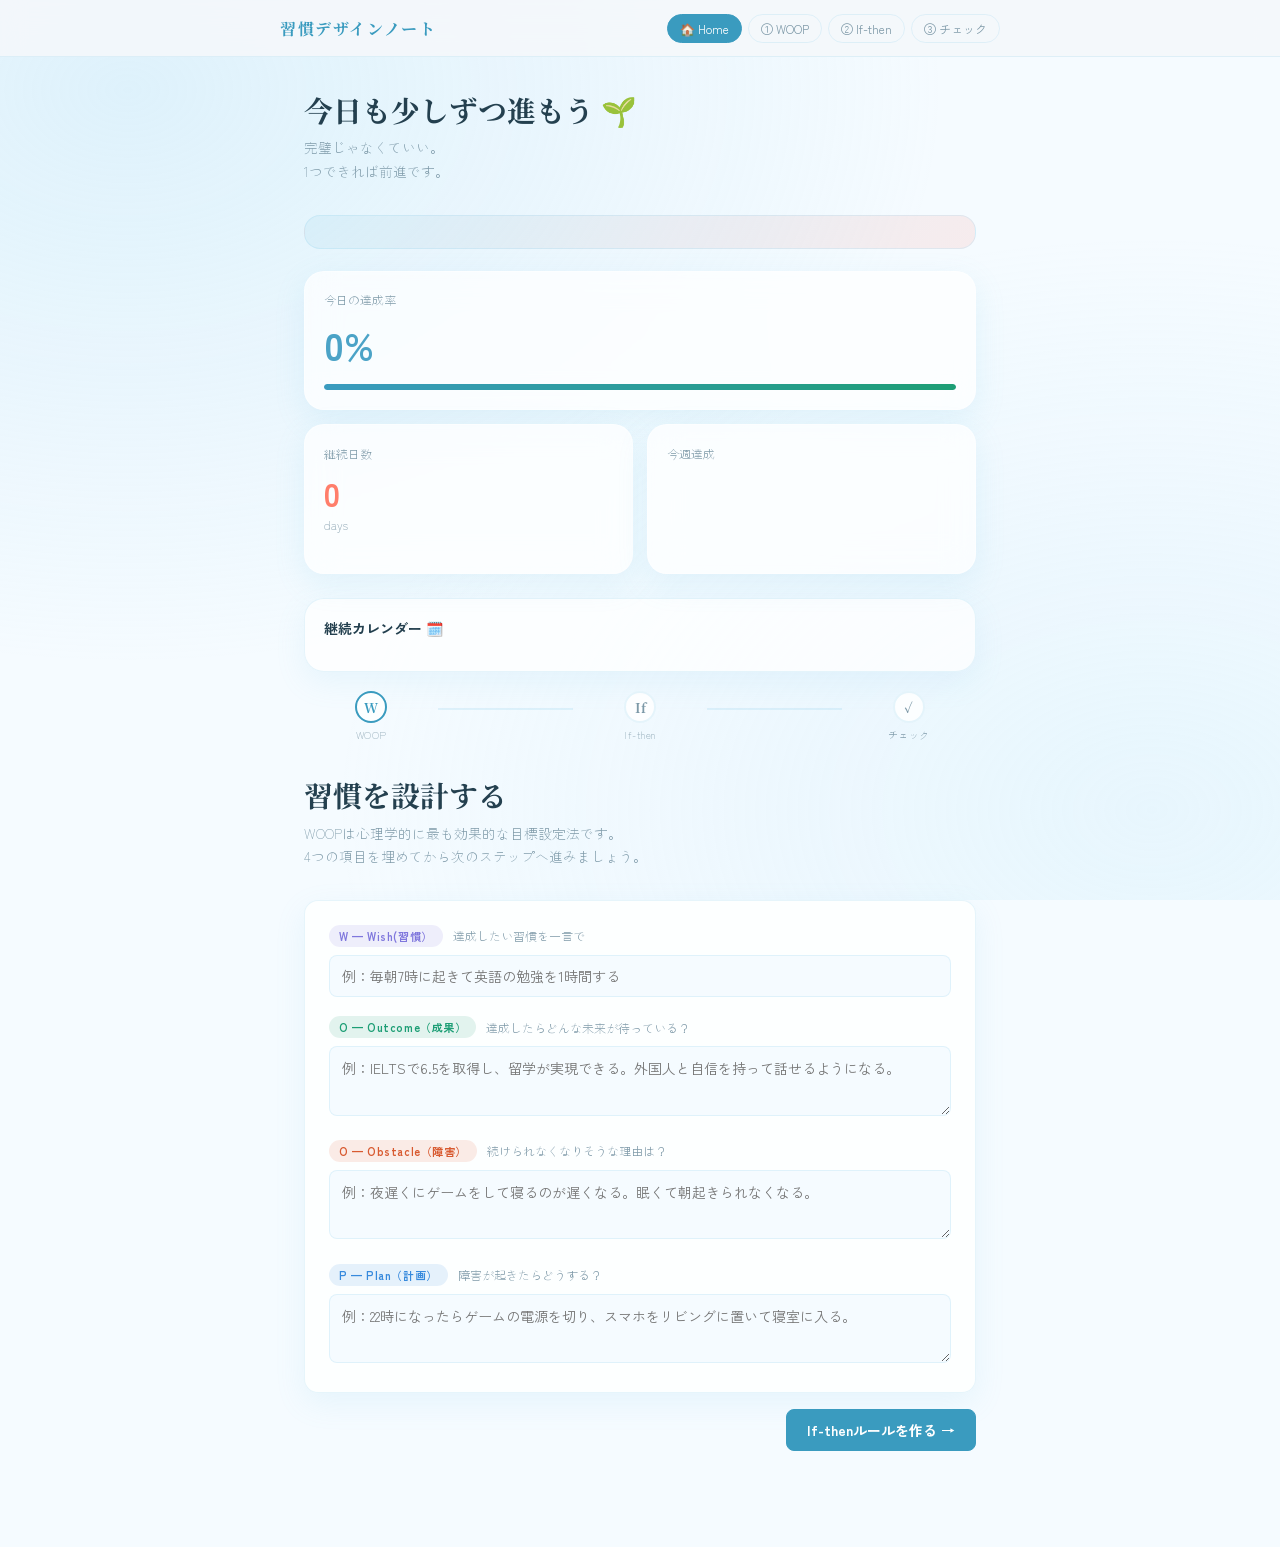
==== index.html @ 3ce2f79b "Create index.html" ====
<!DOCTYPE html>
<html lang="ja">
<head>
<meta charset="UTF-8"/>
<meta name="viewport" content="width=device-width, initial-scale=1.0"/>
<title>習慣デザインノート</title>
<link href="https://fonts.googleapis.com/css2?family=Noto+Serif+JP:wght@400;700&family=Zen+Kaku+Gothic+New:wght@300;400;700&display=swap" rel="stylesheet"/>
<style>
  :root {
    --bg: #f5fbff;
    --card: rgba(255,255,255,0.82);
    --sky: #78c8e6;
    --sky-deep: #4ba3c7;
 
    --warm: #ff7e6b;
    --warm-soft: #ffb4a8;

    --accent: #3a9bbf;
    --accent2: #2c7da0;
    --woop-w: #7f77dd;
    --woop-o: #1d9e75;
    --woop-ob: #d85a30;
    --woop-p: #378add;
    --if: #3a9bbf;
    --then: #1d9e75;
    --text: #24404f;
    --muted: #7d99a8;
    --border: rgba(120,200,230,0.18);
    --shadow: 0 10px 30px rgba(120,200,230,0.12);
  }
  * { margin:0; padding:0; box-sizing:border-box; }
  body {
    background: var(--bg);
    color: var(--text);
    font-family: 'Zen Kaku Gothic New', sans-serif;
    font-weight: 300;
    min-height: 100vh;
  }
  /* ─── 背景 ─── */
  body::before {
    content:'';
    position: fixed;
    inset: 0;
    background:
      radial-gradient(ellipse at 10% 10%, rgba(180,225,245,0.35) 0%, transparent 50%),
      radial-gradient(ellipse at 90% 90%, rgba(200,235,250,0.3) 0%, transparent 50%);
    pointer-events: none;
    z-index: 0;
  }

  /* ─── ヘッダー ─── */
  header {
    position: sticky;
    top: 0;
    z-index: 100;
    background: rgba(244,248,251,0.9);
    backdrop-filter: blur(12px);
    border-bottom: 1px solid var(--border);
    padding: 0 1.5rem;
  }
  .header-inner {
    max-width: 720px;
    margin: 0 auto;
    display: flex;
    align-items: center;
    justify-content: space-between;
    height: 56px;
  }
  .logo {
    font-family: 'Noto Serif JP', serif;
    font-weight: 700;
    font-size: 1rem;
    color: var(--accent);
    letter-spacing: 0.1em;
  }
  .step-nav {
    display: flex;
    gap: 6px;

    
  }
  
  .step-btn {
    padding: 5px 12px;
    border-radius: 20px;
    border: 1px solid var(--border);
    background: transparent;
    font-size: 12px;
    color: var(--muted);
    cursor: pointer;
    font-family: 'Zen Kaku Gothic New', sans-serif;
    transition: all 0.2s;
  }
  .step-btn.active {
    background: var(--accent);
    color: #fff;
    border-color: var(--accent);
  }

  /* ─── メインコンテンツ ─── */
  main {
    position: relative;
    z-index: 1;
    max-width: 720px;
    margin: 0 auto;
    padding: 2rem 1.5rem 6rem;
  }

  /* ─── パネル ─── */
  .panel { display: none; }
  .panel.active { display: block; }

  /* ─── セクションタイトル ─── */
  .page-title {
    font-family: 'Noto Serif JP', serif;
    font-size: clamp(1.4rem, 4vw, 1.8rem);
    font-weight: 700;
    margin-bottom: 0.4rem;
  }
  .page-sub {
    font-size: 0.85rem;
    color: var(--muted);
    margin-bottom: 2rem;
    line-height: 1.7;
  }
/* ─── 今日の一言 ─── */
  .quote-box{
  background:
    linear-gradient(
      135deg,
      rgba(120,200,230,0.12),
      rgba(255,126,107,0.12)
    );

  border-radius:16px;

  padding:1rem;

  margin-bottom:1.4rem;

  font-size:14px;

  line-height:1.8;

  color:var(--text);

  border:1px solid var(--border);
}

  /* ─── カード ─── */
  .card {
    background: var(--card);
    border: 1px solid var(--border);
    border-radius: 14px;
    padding: 1.5rem;
    margin-bottom: 1rem;
    box-shadow: var(--shadow);
  }

  /* ─── WOOPセクション ─── */
  .woop-item {
    margin-bottom: 1.2rem;
  }
  .woop-label {
    display: flex;
    align-items: center;
    gap: 10px;
    margin-bottom: 8px;
  }
  .woop-badge {
    font-size: 11px;
    font-weight: 700;
    padding: 3px 10px;
    border-radius: 20px;
    letter-spacing: 0.05em;
  }
  .badge-w { background: rgba(127,119,221,0.12); color: var(--woop-w); }
  .badge-o { background: rgba(29,158,117,0.12); color: var(--woop-o); }
  .badge-ob { background: rgba(216,90,48,0.12); color: var(--woop-ob); }
  .badge-p { background: rgba(55,138,221,0.12); color: var(--woop-p); }
  .woop-desc {
    font-size: 12px;
    color: var(--muted);
  }
  input[type=text], textarea, select {
    width: 100%;
    border: 1px solid var(--border);
    border-radius: 8px;
    padding: 10px 12px;
    font-size: 14px;
    font-family: 'Zen Kaku Gothic New', sans-serif;
    color: var(--text);
    background: var(--bg);
    outline: none;
    transition: border-color 0.2s;
    box-sizing: border-box;
  }
  input[type=text]:focus, textarea:focus {
    border-color: var(--accent);
  }
  textarea { resize: vertical; min-height: 64px; line-height: 1.7; }

  /* ─── ボタン ─── */
  .btn {
    display: inline-flex;
    align-items: center;
    gap: 6px;
    padding: 10px 20px;
    border-radius: 8px;
    border: 1px solid var(--border);
    background: var(--card);
    color: var(--text);
    font-size: 14px;
    font-family: 'Zen Kaku Gothic New', sans-serif;
    cursor: pointer;
    transition: all 0.2s;
  }
  .btn:hover { border-color: var(--accent); color: var(--accent); }
  .btn-primary {
    background: var(--accent);
    color: #fff;
    border-color: var(--accent);
    font-weight: 700;
  }
  .btn-primary:hover { background: var(--accent2); border-color: var(--accent2); color: #fff; }
  .btn-sm { padding: 6px 12px; font-size: 12px; }
  .btn-danger { border-color: #d85a30; color: #d85a30; }
  .btn-danger:hover { background: rgba(216,90,48,0.08); }

  /* ─── If-thenカード ─── */
  .ifthen-card {
    background: var(--card);
    border: 1px solid var(--border);
    border-radius: 12px;
    padding: 1.2rem 1.5rem;
    margin-bottom: 10px;
    box-shadow: var(--shadow);
  }
  .ifthen-row {
    display: flex;
    align-items: center;
    gap: 10px;
    margin-bottom: 8px;
  }
  .ifthen-row:last-child { margin-bottom: 0; }
  .it-label {
    font-size: 11px;
    font-weight: 700;
    padding: 2px 8px;
    border-radius: 4px;
    min-width: 44px;
    text-align: center;
    flex-shrink: 0;
    letter-spacing: 0.05em;
  }
  .if-label { background: rgba(58,155,191,0.12); color: var(--if); }
  .then-label { background: rgba(29,158,117,0.12); color: var(--then); }
  .it-text { font-size: 14px; flex: 1; }
  .ifthen-actions {
    display: flex;
    justify-content: flex-end;
    gap: 6px;
    margin-top: 10px;
    padding-top: 10px;
    border-top: 1px solid var(--border);
  }

  /* ─── チェックリスト ─── */
  .habit-item {
    display: flex;
    align-items: flex-start;
    gap: 12px;
    padding: 14px 0;
    border-bottom: 1px solid var(--border);
  }
  .habit-item:last-child { border-bottom: none; }
  .check-circle {
    width: 22px;
    height: 22px;
    border-radius: 50%;
    border: 2px solid var(--border);
    display: flex;
    align-items: center;
    justify-content: center;
    cursor: pointer;
    flex-shrink: 0;
    margin-top: 2px;
    transition: all 0.2s;
    font-size: 12px;
    color: transparent;
  }
  .check-circle.done {
    background: var(--woop-o);
    border-color: var(--woop-o);
    color: #fff;
  }
  .habit-content { flex: 1; }
  .habit-name {
    font-size: 14px;
    font-weight: 400;
    margin-bottom: 4px;
  }
  .habit-name.done { text-decoration: line-through; color: var(--muted); }
  .habit-trigger {
    font-size: 12px;
    color: var(--muted);
    margin-bottom: 6px;
  }
  .habit-reason {
    width: 100%;
    border: 1px solid var(--border);
    border-radius: 6px;
    padding: 7px 10px;
    font-size: 12px;
    font-family: 'Zen Kaku Gothic New', sans-serif;
    background: rgba(248,250,252,1);
    color: var(--text);
    resize: none;
    min-height: 48px;
    outline: none;
  }
  .habit-reason:focus { border-color: var(--accent); }

  /* ─── 進捗バー ─── */
  .prog-wrap {
    margin: 1.5rem 0 1rem;
  }
  .prog-label {
    display: flex;
    justify-content: space-between;
    font-size: 12px;
    color: var(--muted);
    margin-bottom: 6px;
  }
  .prog-bar {
    height: 6px;
    background: var(--border);
    border-radius: 3px;
    overflow: hidden;
  }
  .prog-fill {
    height: 100%;
    background: linear-gradient(90deg, var(--accent), var(--woop-o));
    border-radius: 3px;
    transition: width 0.4s ease;
  }

  /* ─── 日付 ─── */
  .date-badge {
    font-size: 12px;
    color: var(--muted);
    margin-bottom: 1.2rem;
    display: flex;
    align-items: center;
    gap: 6px;
  }
  .date-badge::before {
    content: '';
    width: 6px;
    height: 6px;
    border-radius: 50%;
    background: var(--accent);
    display: inline-block;
  }

  /* ─── フローインジケーター ─── */
  .flow-steps {
    display: flex;
    align-items: center;
    gap: 0;
    margin-bottom: 2rem;
  }
  .flow-step {
    display: flex;
    flex-direction: column;
    align-items: center;
    gap: 4px;
    flex: 1;
  }
  .flow-dot {
    width: 32px;
    height: 32px;
    border-radius: 50%;
    display: flex;
    align-items: center;
    justify-content: center;
    font-size: 13px;
    font-weight: 700;
    font-family: 'Noto Serif JP', serif;
    border: 2px solid var(--border);
    background: var(--card);
    color: var(--muted);
    transition: all 0.3s;
  }
  .flow-dot.done { background: var(--accent); border-color: var(--accent); color: #fff; }
  .flow-dot.active { border-color: var(--accent); color: var(--accent); }
  .flow-name { font-size: 10px; color: var(--muted); letter-spacing: 0.05em; }
  .flow-line {
    height: 2px;
    flex: 1;
    background: var(--border);
    margin-bottom: 16px;
    transition: background 0.3s;
  }
  .flow-line.done { background: var(--accent); }

  /* ─── 空状態 ─── */
  .empty {
    text-align: center;
    padding: 3rem 1rem;
    color: var(--muted);
    font-size: 14px;
  }
  .empty-icon { font-size: 2.5rem; margin-bottom: 0.8rem; }

  /* ─── フッターボタン ─── */
  .footer-bar {
    position: fixed;
    bottom: 0;
    left: 0; right: 0;
    background: rgba(244,248,251,0.95);
    backdrop-filter: blur(12px);
    border-top: 1px solid var(--border);
    padding: 1rem 1.5rem;
    display: flex;
    justify-content: center;
    gap: 10px;
    z-index: 100;
  }

  /* ─── 凡例 ─── */
  .legend {
    display: flex;
    flex-wrap: wrap;
    gap: 8px;
    margin-bottom: 1.2rem;
  }
  .legend-item {
    display: flex;
    align-items: center;
    gap: 5px;
    font-size: 11px;
    color: var(--muted);
  }
  .legend-dot {
    width: 8px;
    height: 8px;
    border-radius: 50%;
  }

  @media (max-width: 480px) {
    .step-btn span { display: none; }
    main { padding: 1.2rem 1rem 6rem; }
  }
  .dashboard-grid{
  display:grid;
  grid-template-columns:1fr 1fr;
  gap:14px;
  margin-bottom:1.5rem;
}

.dashboard-card{
  background:rgba(255,255,255,0.72);
  backdrop-filter:blur(16px);
  border:1px solid rgba(255,255,255,0.4);
  border-radius:20px;
  padding:1.2rem;
  box-shadow:0 10px 30px rgba(120,200,230,0.15);
}

.dashboard-card.big{
  grid-column:span 2;
}

.dash-label{
  font-size:12px;
  color:var(--muted);
  margin-bottom:8px;
}

.dash-value{
  font-size:2.4rem;
  font-weight:700;
  color:var(--sky-deep);
  margin-bottom:12px;
}

.dash-number{
  font-size:2rem;
  font-weight:700;
  color:var(--warm);
}

.dash-sub{
  font-size:12px;
  color:var(--muted);
}

.week-bars{
  display:flex;
  align-items:flex-end;
  gap:6px;
  height:80px;
  margin-top:12px;
}

.week-bar{
  flex:1;
  border-radius:10px 10px 4px 4px;
  background:linear-gradient(
    to top,
    var(--warm),
    var(--sky)
  );
  opacity:0.25;
  transition:0.3s;
}

.week-bar.active{
  opacity:1;
}

.habit-dashboard-card{
  background:rgba(255,255,255,0.76);
  border-radius:18px;
  padding:1.2rem;
  margin-bottom:1rem;
  border:1px solid var(--border);
}

.habit-dashboard-title{
  font-size:16px;
  font-weight:700;
  margin-bottom:10px;
}

.mini-label{
  font-size:11px;
  color:var(--muted);
  margin-bottom:4px;
}

.mini-box{
  background:#f7fbff;
  border-radius:10px;
  padding:10px;
  margin-bottom:10px;
  line-height:1.7;
  font-size:13px;
}
.heatmap-card{
  background:rgba(255,255,255,0.75);
  border-radius:20px;
  padding:1.2rem;
  margin-bottom:1.2rem;
  border:1px solid var(--border);
  box-shadow:var(--shadow);
}

.heatmap-title{
  font-size:14px;
  font-weight:700;
  margin-bottom:14px;
}

#heatmap-grid{
  display:grid;
  grid-template-columns:repeat(7,1fr);
  gap:8px;
}

.heat-day{
  aspect-ratio:1;
  border-radius:8px;
  background:#eef6fb;
  transition:0.3s;
}

.heat-0{
  background:#edf4f8;
}

.heat-1{
  background:#c7e9f5;
}

.heat-2{
  background:#7ecce6;
}

.heat-3{
  background:#ff9b85;
}

.heat-4{
  background:#ff6b57;
}
</style>
</head>
<body>

<header>
  <div class="header-inner">
    <div class="logo">習慣デザインノート</div>
    <div class="step-nav">
  <button class="step-btn active" onclick="showPanel('home')">🏠 Home</button>

  <button class="step-btn" onclick="showPanel('woop')">
    ① WOOP
  </button>

  <button class="step-btn" onclick="showPanel('ifthen')">
    ② If-then
  </button>

  <button class="step-btn" onclick="showPanel('check')">
    ③ チェック
  </button>
    </div>
  </div>
</header>

<main>
  <!-- ══════════ HOME ══════════ -->
<div class="panel active" id="panel-home">

  <div class="page-title">
    今日も少しずつ進もう 🌱
  </div>

  <p class="page-sub">
    完璧じゃなくていい。<br>
    1つできれば前進です。
  </p>

  <div class="quote-box" id="daily-quote"></div>

  <div class="dashboard-grid">

    <div class="dashboard-card big">
      <div class="dash-label">今日の達成率</div>

      <div class="dash-value" id="home-rate">
        0%
      </div>

      <div class="prog-bar">
        <div class="prog-fill" id="home-rate-fill"></div>
      </div>
    </div>

    <div class="dashboard-card">
      <div class="dash-label">継続日数</div>

      <div class="dash-number" id="streak-days">
        0
      </div>

      <div class="dash-sub">days</div>
    </div>

    <div class="dashboard-card">
      <div class="dash-label">今週達成</div>

      <div class="week-bars" id="week-bars"></div>
    </div>

  </div>

  <div id="habit-dashboard"></div>
  <div class="heatmap-card">

  <div class="heatmap-title">
    継続カレンダー 🗓️
  </div>

  <div id="heatmap-grid"></div>

</div>

</div>

  <!-- ══════════ STEP 1: WOOP ══════════ -->
  <div class="panel active" id="panel-woop">
    <div class="flow-steps">
      <div class="flow-step">
        <div class="flow-dot active">W</div>
        <div class="flow-name">WOOP</div>
      </div>
      <div class="flow-line" id="line-1"></div>
      <div class="flow-step">
        <div class="flow-dot" id="dot-ifthen">If</div>
        <div class="flow-name">If-then</div>
      </div>
      <div class="flow-line" id="line-2"></div>
      <div class="flow-step">
        <div class="flow-dot" id="dot-check">✓</div>
        <div class="flow-name">チェック</div>
      </div>
    </div>

    <div class="page-title">習慣を設計する</div>
    <p class="page-sub">WOOPは心理学的に最も効果的な目標設定法です。<br>4つの項目を埋めてから次のステップへ進みましょう。</p>

    <div class="card">
      <div class="woop-item">
        <div class="woop-label">
          <span class="woop-badge badge-w">W — Wish(習慣）</span>
          <span class="woop-desc">達成したい習慣を一言で</span>
        </div>
        <input type="text" id="woop-w" placeholder="例：毎朝7時に起きて英語の勉強を1時間する"/>
      </div>

      <div class="woop-item">
        <div class="woop-label">
          <span class="woop-badge badge-o">O — Outcome（成果）</span>
          <span class="woop-desc">達成したらどんな未来が待っている？</span>
        </div>
        <textarea id="woop-o" placeholder="例：IELTSで6.5を取得し、留学が実現できる。外国人と自信を持って話せるようになる。"></textarea>
      </div>

      <div class="woop-item">
        <div class="woop-label">
          <span class="woop-badge badge-ob">O — Obstacle（障害）</span>
          <span class="woop-desc">続けられなくなりそうな理由は？</span>
        </div>
        <textarea id="woop-ob" placeholder="例：夜遅くにゲームをして寝るのが遅くなる。眠くて朝起きられなくなる。"></textarea>
      </div>

      <div class="woop-item" style="margin-bottom:0;">
        <div class="woop-label">
          <span class="woop-badge badge-p">P — Plan（計画）</span>
          <span class="woop-desc">障害が起きたらどうする？</span>
        </div>
        <textarea id="woop-p" placeholder="例：22時になったらゲームの電源を切り、スマホをリビングに置いて寝室に入る。"></textarea>
      </div>
    </div>

    <div style="display:flex; justify-content:flex-end; margin-top:1rem;">
      <button class="btn btn-primary" onclick="goToIfthen()">If-thenルールを作る →</button>
    </div>
  </div>

  <!-- ══════════ STEP 2: If-then ══════════ -->
  <div class="panel" id="panel-ifthen">
    <div class="flow-steps">
      <div class="flow-step">
        <div class="flow-dot done">W</div>
        <div class="flow-name">WOOP</div>
      </div>
      <div class="flow-line done"></div>
      <div class="flow-step">
        <div class="flow-dot active">If</div>
        <div class="flow-name">If-then</div>
      </div>
      <div class="flow-line" id="line-2b"></div>
      <div class="flow-step">
        <div class="flow-dot" id="dot-check2">✓</div>
        <div class="flow-name">チェック</div>
      </div>
    </div>

    <div class="page-title">行動ルールを決める</div>
    <p class="page-sub">「もし〇〇なら、△△する」のルールを作りましょう。<br>具体的なトリガーと行動を結びつけると習慣化率が2倍になります。</p>

    <!-- WOOPサマリー -->
    <div class="card" style="border-left: 3px solid var(--woop-ob); padding-left: 1.2rem; background: rgba(216,90,48,0.03);">
      <div style="font-size:11px; color:var(--woop-ob); font-weight:700; letter-spacing:0.05em; margin-bottom:6px;">WOOP の障害から自動生成</div>
      <div id="woop-summary" style="font-size:13px; color:var(--text); line-height:1.7;"></div>
    </div>

    <!-- ルール追加フォーム -->
    <div class="card">
      <div style="font-size:13px; font-weight:700; margin-bottom:12px; color:var(--text);">新しいルールを追加</div>
      <div style="margin-bottom:10px;">
        <div style="display:flex; align-items:center; gap:8px; margin-bottom:6px;">
          <span class="it-label if-label">IF</span>
          <span style="font-size:12px; color:var(--muted);">こうなったら（トリガー）</span>
        </div>
        <input type="text" id="new-if" placeholder="例：朝ごはんを食べ終えたら"/>
      </div>
      <div style="margin-bottom:12px;">
        <div style="display:flex; align-items:center; gap:8px; margin-bottom:6px;">
          <span class="it-label then-label">THEN</span>
          <span style="font-size:12px; color:var(--muted);">すぐにこれをする（行動）</span>
        </div>
        <input type="text" id="new-then" placeholder="例：英語アプリを10分開く"/>
      </div>
      <button class="btn btn-primary" onclick="addRule()" style="width:100%;">+ ルールを追加する</button>
    </div>

    <!-- ルール一覧 -->
    <div id="rules-list">
      <div class="empty">
        <div class="empty-icon">📋</div>
        ルールを追加してください
      </div>
    </div>

    <div style="display:flex; justify-content:space-between; margin-top:1rem;">
      <button class="btn" onclick="showPanel('woop')">← WOOPに戻る</button>
      <button class="btn btn-primary" onclick="goToCheck()">チェックリストへ →</button>
    </div>
  </div>

  <!-- ══════════ STEP 3: チェックリスト ══════════ -->
  <div class="panel" id="panel-check">
    <div class="flow-steps">
      <div class="flow-step">
        <div class="flow-dot done">W</div>
        <div class="flow-name">WOOP</div>
      </div>
      <div class="flow-line done"></div>
      <div class="flow-step">
        <div class="flow-dot done">If</div>
        <div class="flow-name">If-then</div>
      </div>
      <div class="flow-line done"></div>
      <div class="flow-step">
        <div class="flow-dot active">✓</div>
        <div class="flow-name">チェック</div>
      </div>
    </div>

    <div class="date-badge" id="today-date"></div>
    <div class="page-title">今日の習慣チェック</div>
    <p class="page-sub">できたことにチェックを。できなかったものは理由を書いておこう。</p>

    <div class="prog-wrap">
      <div class="prog-label">
        <span>今日の達成率</span>
        <span id="prog-text">0 / 0</span>
      </div>
      <div class="prog-bar"><div class="prog-fill" id="prog-fill" style="width:0%"></div></div>
    </div>

    <div class="card" id="checklist-area">
      <div class="empty">
        <div class="empty-icon">🌱</div>
        If-thenルールを追加すると<br>ここにチェックリストが表示されます
      </div>
    </div>

    <div style="margin-top:1rem; display:flex; gap:8px;">
      <button class="btn" onclick="showPanel('ifthen')" style="flex:1;">← ルールを編集</button>
      <button class="btn btn-primary" onclick="saveDay()" style="flex:1;">今日の記録を保存 ✓</button>
    </div>
  </div>

</main>

<script>
  function renderHome() {
    loadTodayData();

  const quotes = [

  "1つできれば十分。",

  "完璧じゃなくていい。",

  "戻ってこれた時点で前進。",

  "今日は昨日より少しだけ。",

  "5分でも立派な継続。"

];

document.getElementById(
  'daily-quote'
).textContent =

quotes[
  new Date().getDate()
  % quotes.length
];

  const done = rules.filter(r => checkState[r.id]).length;
  const total = rules.length;

  const pct = total
    ? Math.round(done / total * 100)
    : 0;

  document.getElementById('home-rate').textContent = pct + '%';
  document.getElementById('home-rate-fill').style.width = pct + '%';

  // 継続日数（仮）
  const streak = Number(localStorage.getItem('habit-streak') || 0);

  document.getElementById('streak-days').textContent = streak;

  // 週間バー
  const week = document.getElementById('week-bars');

  let html = '';

const weekNames = ['月','火','水','木','金','土','日'];

for(let i = 6; i >= 0; i--){

  const d = new Date();

  d.setDate(d.getDate() - i);

  const dateKey =
    d.toISOString().slice(0,10);

  const history =
    JSON.parse(
      localStorage.getItem(
        'habit-history-' + dateKey
      ) || 'null'
    );

  const percent =
    history
      ? history.percent
      : 0;

  html += `
    <div
      style="
        display:flex;
        flex-direction:column;
        align-items:center;
        flex:1;
      "
    >

      <div
        class="week-bar ${percent > 0 ? 'active' : ''}"
        style="
          height:${Math.max(percent,10)}%;
        "
      ></div>

      <div
        style="
          font-size:10px;
          margin-top:6px;
          color:var(--muted);
        "
      >
        ${weekNames[d.getDay() === 0 ? 6 : d.getDay()-1]}
      </div>

    </div>
  `;
}
function renderHeatmap(){

  const grid =
    document.getElementById('heatmap-grid');

  let html = '';

  for(let i = 27; i >= 0; i--){

    const d = new Date();

    d.setDate(d.getDate() - i);

    const dateKey =
      d.toISOString().slice(0,10);

    const history =
      JSON.parse(
        localStorage.getItem(
          'habit-history-' + dateKey
        ) || 'null'
      );

    let level = 0;

    if(history){

      const pct = history.percent;

      if(pct >= 100){
        level = 4;
      }
      else if(pct >= 75){
        level = 3;
      }
      else if(pct >= 50){
        level = 2;
      }
      else if(pct > 0){
        level = 1;
      }

    }

    html += `
      <div
        class="heat-day heat-${level}"
        title="
${dateKey}
達成率:
${history ? history.percent : 0}%
        "
      ></div>
    `;
  }

  grid.innerHTML = html;
}

  week.innerHTML = html;

  // 習慣一覧
  const habitArea = document.getElementById('habit-dashboard');

  if(rules.length === 0){

    habitArea.innerHTML = `
      <div class="empty">
        習慣を追加するとここに表示されます
      </div>
    `;

    return;
  }

  habitArea.innerHTML = rules.map(r => `
  

    <div class="habit-dashboard-card">

      <div class="habit-dashboard-title">
        ${escHtml(r.then)}
      </div>

      <div class="mini-label">
        IF
      </div>

      <div class="mini-box">
        ${escHtml(r.if)}
      </div>

      <div class="mini-label">
        今日の状態
      </div>

      <div class="mini-box">
        ${checkState[r.id] ? '✅ 達成！' : '🌱 これから'}
      </div>

    </div>
    renderHeatmap();

  `).join('');
}
// ─── 状態管理 ───
let rules = JSON.parse(localStorage.getItem('habit-rules') || '[]');
let checkState = JSON.parse(localStorage.getItem('habit-check-' + today()) || '{}');
let reasons = JSON.parse(localStorage.getItem('habit-reasons-' + today()) || '{}');

function today() {
  return new Date().toISOString().slice(0, 10);
}

function loadTodayData(){

  checkState =
    JSON.parse(
      localStorage.getItem(
        'habit-check-' + today()
      ) || '{}'
    );

  reasons =
    JSON.parse(
      localStorage.getItem(
        'habit-reasons-' + today()
      ) || '{}'
    );

}

// ─── パネル切り替え ───
function showPanel(name) {
  document.querySelectorAll('.panel').forEach(p => p.classList.remove('active'));
  document.querySelectorAll('.step-btn').forEach(b => b.classList.remove('active'));
  document.getElementById('panel-' + name).classList.add('active');
  const map = { home: 0,  woop: 1, ifthen: 2,  check: 3};
  document.querySelectorAll('.step-btn')[map[name]].classList.add('active');
  if (name === 'check') renderChecklist();
  if (name === 'home') renderHome();
  window.scrollTo({ top: 0, behavior: 'smooth' });
}

// ─── WOOP → If-then ───
function goToIfthen() {
  const ob = document.getElementById('woop-ob').value.trim();
  const summary = document.getElementById('woop-summary');
  if (ob) {
    summary.textContent = '「' + ob + '」という障害に備えて、下でIf-thenルールを作りましょう。';
  } else {
    summary.textContent = 'WOOPの障害を入力するとヒントが表示されます。';
  }
  showPanel('ifthen');
}

// ─── If-then → チェック ───
function goToCheck() {
  if (rules.length === 0) {
    alert('If-thenルールを1つ以上追加してから次に進んでください。');
    return;
  }
  showPanel('check');
}

// ─── ルール追加 ───
function addRule() {
  const ifVal = document.getElementById('new-if').value.trim();
  const thenVal = document.getElementById('new-then').value.trim();
  if (!ifVal || !thenVal) {
    alert('IF と THEN の両方を入力してください。');
    return;
  }
  rules.push({ id: Date.now(), if: ifVal, then: thenVal });
  localStorage.setItem('habit-rules', JSON.stringify(rules));
  document.getElementById('new-if').value = '';
  document.getElementById('new-then').value = '';
  renderRules();
}

function deleteRule(id) {
  rules = rules.filter(r => r.id !== id);
  localStorage.setItem('habit-rules', JSON.stringify(rules));
  renderRules();
}

function renderRules() {
  const container = document.getElementById('rules-list');
  if (rules.length === 0) {
    container.innerHTML = '<div class="empty"><div class="empty-icon">📋</div>ルールを追加してください</div>';
    return;
  }
  container.innerHTML = rules.map(r => `
    <div class="ifthen-card">
      <div class="ifthen-row">
        <span class="it-label if-label">IF</span>
        <span class="it-text">${escHtml(r.if)}</span>
      </div>
      <div class="ifthen-row">
        <span class="it-label then-label">THEN</span>
        <span class="it-text">${escHtml(r.then)}</span>
      </div>
      <div class="ifthen-actions">
        <button class="btn btn-sm btn-danger" onclick="deleteRule(${r.id})">削除</button>
      </div>
    </div>
  `).join('');
}

// ─── チェックリスト ───
function renderChecklist() {
  loadTodayData();

  const dateEl = document.getElementById('today-date');
  const d = new Date();
  const days = ['日','月','火','水','木','金','土'];
  dateEl.textContent = `${d.getFullYear()}年${d.getMonth()+1}月${d.getDate()}日（${days[d.getDay()]}）`;

  const area = document.getElementById('checklist-area');
  if (rules.length === 0) {
    area.innerHTML = '<div class="empty"><div class="empty-icon">🌱</div>If-thenルールを追加すると<br>ここにチェックリストが表示されます</div>';
    updateProg();
    return;
  }

  area.innerHTML = rules.map(r => {
    const done = checkState[r.id] || false;
    const reason = reasons[r.id] || '';
    return `
      <div class="habit-item" id="item-${r.id}">
        <div class="check-circle ${done ? 'done' : ''}" onclick="toggleCheck(${r.id})">${done ? '✓' : ''}</div>
        <div class="habit-content">
          <div class="habit-name ${done ? 'done' : ''}">${escHtml(r.then)}</div>
          <div class="habit-trigger">▶ IF: ${escHtml(r.if)}</div>
          ${!done ? `<textarea class="habit-reason" placeholder="できなかった理由を書いておこう（任意）" onchange="saveReason(${r.id}, this.value)">${escHtml(reason)}</textarea>` : ''}
        </div>
      </div>
    `;
  }).join('');
  updateProg();
}

function toggleCheck(id) {
  checkState[id] = !checkState[id];
  localStorage.setItem('habit-check-' + today(), JSON.stringify(checkState));
  renderChecklist();
}

function saveReason(id, val) {
  reasons[id] = val;
  localStorage.setItem('habit-reasons-' + today(), JSON.stringify(reasons));
}

function updateProg() {
  if (rules.length === 0) {
    document.getElementById('prog-text').textContent = '0 / 0';
    document.getElementById('prog-fill').style.width = '0%';
    return;
  }
  const done = rules.filter(r => checkState[r.id]).length;
  const total = rules.length;
  const pct = Math.round(done / total * 100);
  document.getElementById('prog-text').textContent = `${done} / ${total}`;
  document.getElementById('prog-fill').style.width = pct + '%';
}

function saveDay() {
  const done = rules.filter(r => checkState[r.id]).length;

  const total = rules.length;

  const pct = total
    ? Math.round(done / total * 100)
    : 0;

  // 今日の履歴を保存
  const historyData = {
    date: today(),
    done,
    total,
    percent: pct,
    checked: checkState
  };

  localStorage.setItem(
    'habit-history-' + today(),
    JSON.stringify(historyData)
  );

  // 継続日数
  let streak =
    Number(localStorage.getItem('habit-streak') || 0);

  if(done > 0){
    streak++;
  }else{
    streak = 0;
  }

  localStorage.setItem('habit-streak', streak);

  alert(
`✅ 今日の記録を保存しました！

達成率：${pct}%

継続日数：${streak}日🔥`
  );

  renderHome();
}

function escHtml(str) {
  return str.replace(/&/g,'&amp;').replace(/</g,'&lt;').replace(/>/g,'&gt;').replace(/"/g,'&quot;');
}


// ─── 初期化 ───
renderRules();
</script>
</body>
</html>
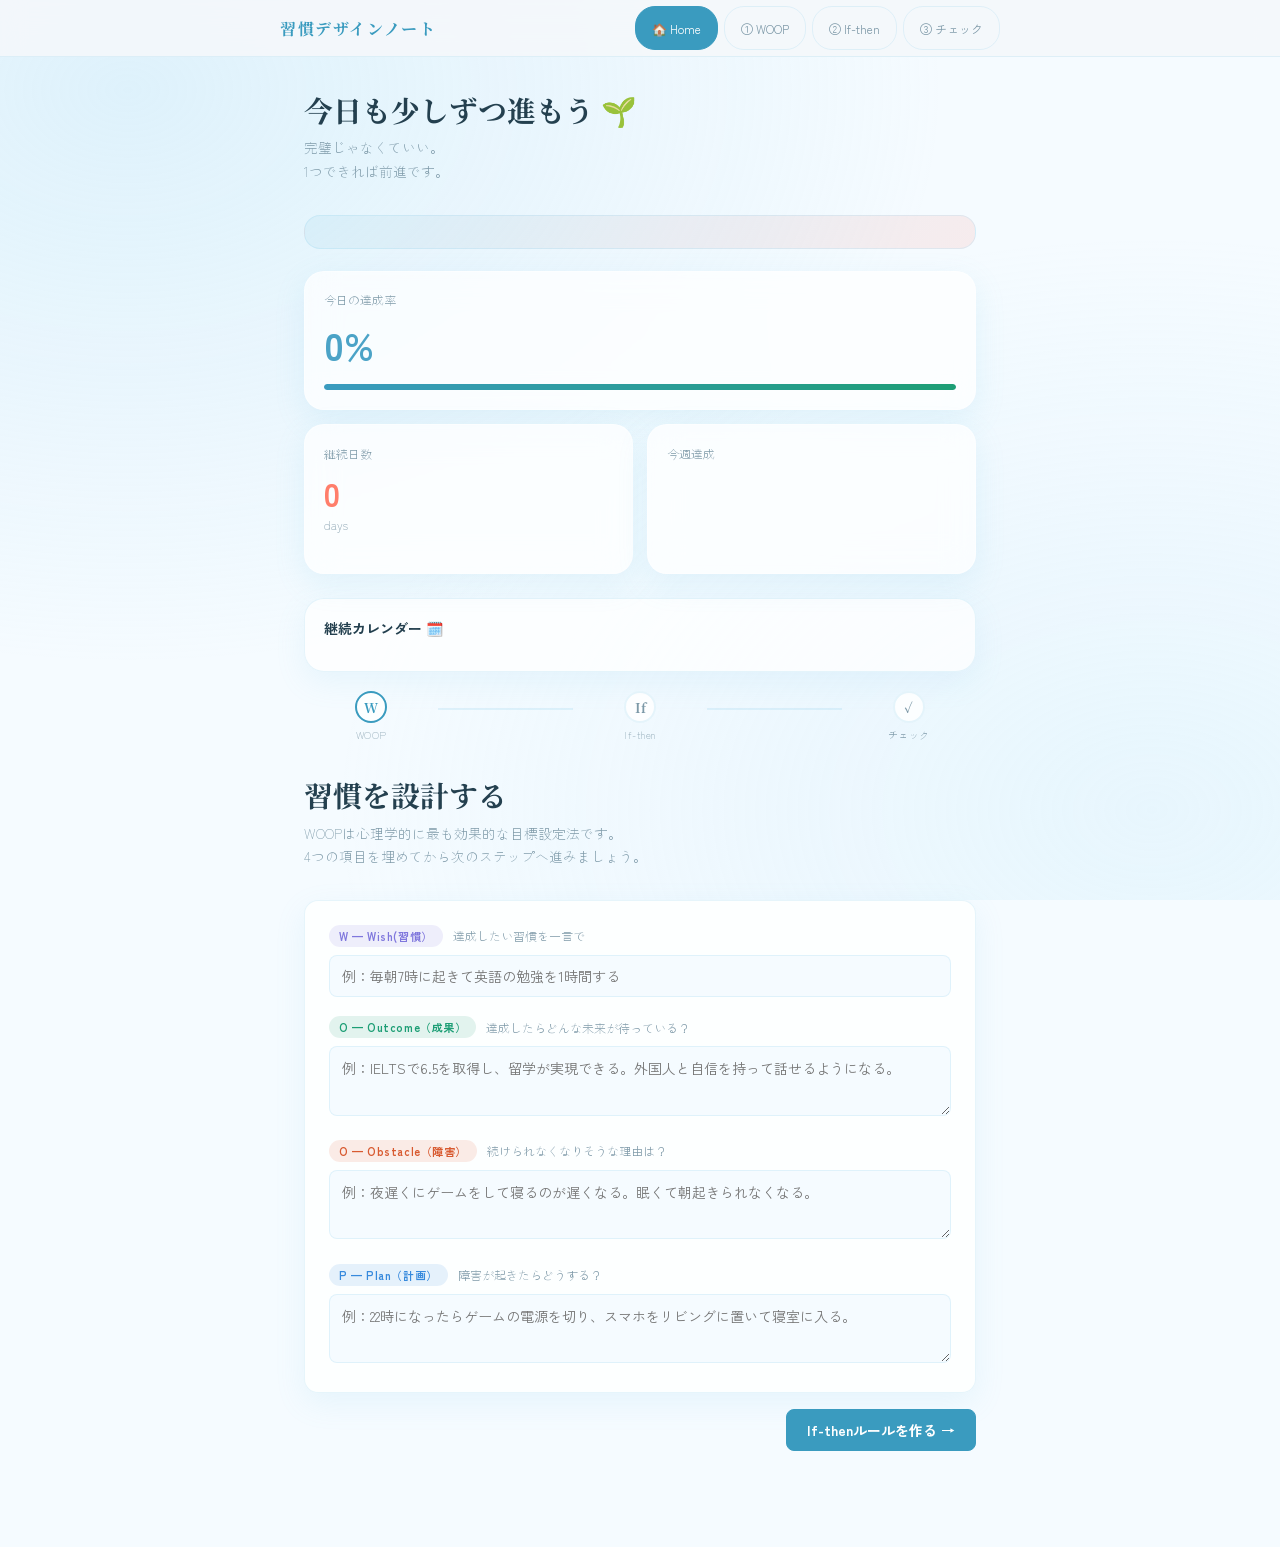
==== commit 60b85cf4: "Update index.html" ====
--- a/index.html
+++ b/index.html
@@ -1,5 +1,5 @@
 <!DOCTYPE html>
-<html lang="ja">
+<html lang="ja">    
 <head>
 <meta charset="UTF-8"/>
 <meta name="viewport" content="width=device-width, initial-scale=1.0"/>
@@ -34,7 +34,7 @@
     color: var(--text);
     font-family: 'Zen Kaku Gothic New', sans-serif;
     font-weight: 300;
-    min-height: 100vh;
+    min-height: 100dvh;
   }
   /* ─── 背景 ─── */
   body::before {
@@ -81,7 +81,14 @@
   }
   
   .step-btn {
-    padding: 5px 12px;
+    min-height: 44px;
+
+    padding: 10px 16px;
+
+    display: flex;
+    align-items: center;
+    justify-content: center;
+    touch-action: manipulation;
     border-radius: 20px;
     border: 1px solid var(--border);
     background: transparent;
@@ -216,6 +223,7 @@
     transition: all 0.2s;
   }
   .btn:hover { border-color: var(--accent); color: var(--accent); }
+  .btn:active { background: var(--accent); color: #fff; }
   .btn-primary {
     background: var(--accent);
     color: #fff;
@@ -415,17 +423,19 @@
 
   /* ─── フッターボタン ─── */
   .footer-bar {
-    position: fixed;
+    position: sticky;
     bottom: 0;
     left: 0; right: 0;
     background: rgba(244,248,251,0.95);
     backdrop-filter: blur(12px);
     border-top: 1px solid var(--border);
-    padding: 1rem 1.5rem;
     display: flex;
     justify-content: center;
     gap: 10px;
     z-index: 100;
+
+    padding: max(12px, env(safe-area-inset-bottom));
+
   }
 
   /* ─── 凡例 ─── */
@@ -1050,9 +1060,9 @@
       </div>
 
     </div>
-    renderHeatmap();
-
   `).join('');
+
+      renderHeatmap();
 }
 // ─── 状態管理 ───
 let rules = JSON.parse(localStorage.getItem('habit-rules') || '[]');
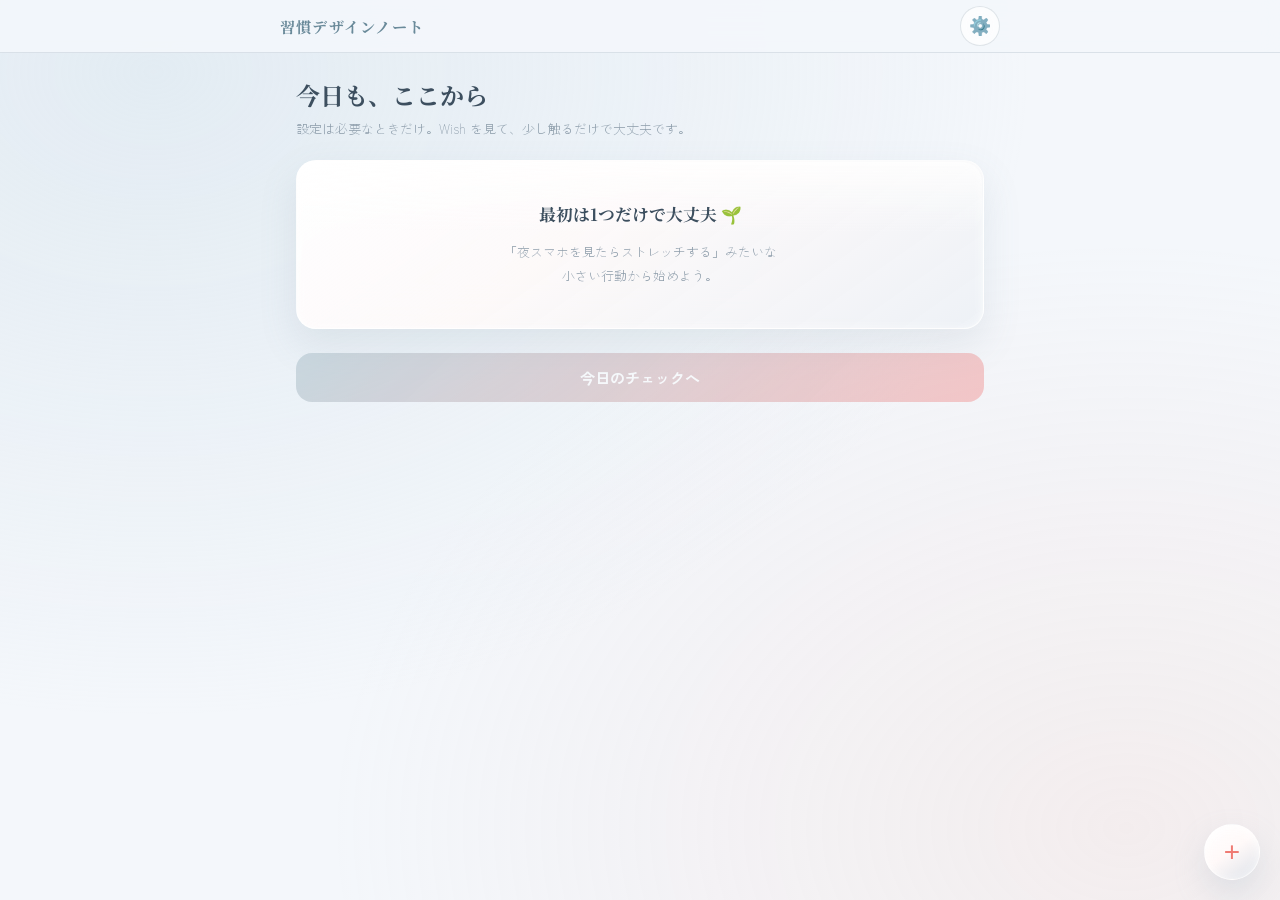
==== commit 6f30d56e: "Add files via upload" ====
--- a/index.html
+++ b/index.html
@@ -1,1283 +1,84 @@
 <!DOCTYPE html>
-<html lang="ja">    
+<html lang="ja">
 <head>
-<meta charset="UTF-8"/>
-<meta name="viewport" content="width=device-width, initial-scale=1.0"/>
-<title>習慣デザインノート</title>
-<link href="https://fonts.googleapis.com/css2?family=Noto+Serif+JP:wght@400;700&family=Zen+Kaku+Gothic+New:wght@300;400;700&display=swap" rel="stylesheet"/>
-<style>
-  :root {
-    --bg: #f5fbff;
-    --card: rgba(255,255,255,0.82);
-    --sky: #78c8e6;
-    --sky-deep: #4ba3c7;
- 
-    --warm: #ff7e6b;
-    --warm-soft: #ffb4a8;
-
-    --accent: #3a9bbf;
-    --accent2: #2c7da0;
-    --woop-w: #7f77dd;
-    --woop-o: #1d9e75;
-    --woop-ob: #d85a30;
-    --woop-p: #378add;
-    --if: #3a9bbf;
-    --then: #1d9e75;
-    --text: #24404f;
-    --muted: #7d99a8;
-    --border: rgba(120,200,230,0.18);
-    --shadow: 0 10px 30px rgba(120,200,230,0.12);
-  }
-  * { margin:0; padding:0; box-sizing:border-box; }
-  body {
-    background: var(--bg);
-    color: var(--text);
-    font-family: 'Zen Kaku Gothic New', sans-serif;
-    font-weight: 300;
-    min-height: 100dvh;
-  }
-  /* ─── 背景 ─── */
-  body::before {
-    content:'';
-    position: fixed;
-    inset: 0;
-    background:
-      radial-gradient(ellipse at 10% 10%, rgba(180,225,245,0.35) 0%, transparent 50%),
-      radial-gradient(ellipse at 90% 90%, rgba(200,235,250,0.3) 0%, transparent 50%);
-    pointer-events: none;
-    z-index: 0;
-  }
-
-  /* ─── ヘッダー ─── */
-  header {
-    position: sticky;
-    top: 0;
-    z-index: 100;
-    background: rgba(244,248,251,0.9);
-    backdrop-filter: blur(12px);
-    border-bottom: 1px solid var(--border);
-    padding: 0 1.5rem;
-  }
-  .header-inner {
-    max-width: 720px;
-    margin: 0 auto;
-    display: flex;
-    align-items: center;
-    justify-content: space-between;
-    height: 56px;
-  }
-  .logo {
-    font-family: 'Noto Serif JP', serif;
-    font-weight: 700;
-    font-size: 1rem;
-    color: var(--accent);
-    letter-spacing: 0.1em;
-  }
-  .step-nav {
-    display: flex;
-    gap: 6px;
-
-    
-  }
-  
-  .step-btn {
-    min-height: 44px;
-
-    padding: 10px 16px;
-
-    display: flex;
-    align-items: center;
-    justify-content: center;
-    touch-action: manipulation;
-    border-radius: 20px;
-    border: 1px solid var(--border);
-    background: transparent;
-    font-size: 12px;
-    color: var(--muted);
-    cursor: pointer;
-    font-family: 'Zen Kaku Gothic New', sans-serif;
-    transition: all 0.2s;
-  }
-  .step-btn.active {
-    background: var(--accent);
-    color: #fff;
-    border-color: var(--accent);
-  }
-
-  /* ─── メインコンテンツ ─── */
-  main {
-    position: relative;
-    z-index: 1;
-    max-width: 720px;
-    margin: 0 auto;
-    padding: 2rem 1.5rem 6rem;
-  }
-
-  /* ─── パネル ─── */
-  .panel { display: none; }
-  .panel.active { display: block; }
-
-  /* ─── セクションタイトル ─── */
-  .page-title {
-    font-family: 'Noto Serif JP', serif;
-    font-size: clamp(1.4rem, 4vw, 1.8rem);
-    font-weight: 700;
-    margin-bottom: 0.4rem;
-  }
-  .page-sub {
-    font-size: 0.85rem;
-    color: var(--muted);
-    margin-bottom: 2rem;
-    line-height: 1.7;
-  }
-/* ─── 今日の一言 ─── */
-  .quote-box{
-  background:
-    linear-gradient(
-      135deg,
-      rgba(120,200,230,0.12),
-      rgba(255,126,107,0.12)
-    );
-
-  border-radius:16px;
-
-  padding:1rem;
-
-  margin-bottom:1.4rem;
-
-  font-size:14px;
-
-  line-height:1.8;
-
-  color:var(--text);
-
-  border:1px solid var(--border);
-}
-
-  /* ─── カード ─── */
-  .card {
-    background: var(--card);
-    border: 1px solid var(--border);
-    border-radius: 14px;
-    padding: 1.5rem;
-    margin-bottom: 1rem;
-    box-shadow: var(--shadow);
-  }
-
-  /* ─── WOOPセクション ─── */
-  .woop-item {
-    margin-bottom: 1.2rem;
-  }
-  .woop-label {
-    display: flex;
-    align-items: center;
-    gap: 10px;
-    margin-bottom: 8px;
-  }
-  .woop-badge {
-    font-size: 11px;
-    font-weight: 700;
-    padding: 3px 10px;
-    border-radius: 20px;
-    letter-spacing: 0.05em;
-  }
-  .badge-w { background: rgba(127,119,221,0.12); color: var(--woop-w); }
-  .badge-o { background: rgba(29,158,117,0.12); color: var(--woop-o); }
-  .badge-ob { background: rgba(216,90,48,0.12); color: var(--woop-ob); }
-  .badge-p { background: rgba(55,138,221,0.12); color: var(--woop-p); }
-  .woop-desc {
-    font-size: 12px;
-    color: var(--muted);
-  }
-  input[type=text], textarea, select {
-    width: 100%;
-    border: 1px solid var(--border);
-    border-radius: 8px;
-    padding: 10px 12px;
-    font-size: 14px;
-    font-family: 'Zen Kaku Gothic New', sans-serif;
-    color: var(--text);
-    background: var(--bg);
-    outline: none;
-    transition: border-color 0.2s;
-    box-sizing: border-box;
-  }
-  input[type=text]:focus, textarea:focus {
-    border-color: var(--accent);
-  }
-  textarea { resize: vertical; min-height: 64px; line-height: 1.7; }
-
-  /* ─── ボタン ─── */
-  .btn {
-    display: inline-flex;
-    align-items: center;
-    gap: 6px;
-    padding: 10px 20px;
-    border-radius: 8px;
-    border: 1px solid var(--border);
-    background: var(--card);
-    color: var(--text);
-    font-size: 14px;
-    font-family: 'Zen Kaku Gothic New', sans-serif;
-    cursor: pointer;
-    transition: all 0.2s;
-  }
-  .btn:hover { border-color: var(--accent); color: var(--accent); }
-  .btn:active { background: var(--accent); color: #fff; }
-  .btn-primary {
-    background: var(--accent);
-    color: #fff;
-    border-color: var(--accent);
-    font-weight: 700;
-  }
-  .btn-primary:hover { background: var(--accent2); border-color: var(--accent2); color: #fff; }
-  .btn-sm { padding: 6px 12px; font-size: 12px; }
-  .btn-danger { border-color: #d85a30; color: #d85a30; }
-  .btn-danger:hover { background: rgba(216,90,48,0.08); }
-
-  /* ─── If-thenカード ─── */
-  .ifthen-card {
-    background: var(--card);
-    border: 1px solid var(--border);
-    border-radius: 12px;
-    padding: 1.2rem 1.5rem;
-    margin-bottom: 10px;
-    box-shadow: var(--shadow);
-  }
-  .ifthen-row {
-    display: flex;
-    align-items: center;
-    gap: 10px;
-    margin-bottom: 8px;
-  }
-  .ifthen-row:last-child { margin-bottom: 0; }
-  .it-label {
-    font-size: 11px;
-    font-weight: 700;
-    padding: 2px 8px;
-    border-radius: 4px;
-    min-width: 44px;
-    text-align: center;
-    flex-shrink: 0;
-    letter-spacing: 0.05em;
-  }
-  .if-label { background: rgba(58,155,191,0.12); color: var(--if); }
-  .then-label { background: rgba(29,158,117,0.12); color: var(--then); }
-  .it-text { font-size: 14px; flex: 1; }
-  .ifthen-actions {
-    display: flex;
-    justify-content: flex-end;
-    gap: 6px;
-    margin-top: 10px;
-    padding-top: 10px;
-    border-top: 1px solid var(--border);
-  }
-
-  /* ─── チェックリスト ─── */
-  .habit-item {
-    display: flex;
-    align-items: flex-start;
-    gap: 12px;
-    padding: 14px 0;
-    border-bottom: 1px solid var(--border);
-  }
-  .habit-item:last-child { border-bottom: none; }
-  .check-circle {
-    width: 22px;
-    height: 22px;
-    border-radius: 50%;
-    border: 2px solid var(--border);
-    display: flex;
-    align-items: center;
-    justify-content: center;
-    cursor: pointer;
-    flex-shrink: 0;
-    margin-top: 2px;
-    transition: all 0.2s;
-    font-size: 12px;
-    color: transparent;
-  }
-  .check-circle.done {
-    background: var(--woop-o);
-    border-color: var(--woop-o);
-    color: #fff;
-  }
-  .habit-content { flex: 1; }
-  .habit-name {
-    font-size: 14px;
-    font-weight: 400;
-    margin-bottom: 4px;
-  }
-  .habit-name.done { text-decoration: line-through; color: var(--muted); }
-  .habit-trigger {
-    font-size: 12px;
-    color: var(--muted);
-    margin-bottom: 6px;
-  }
-  .habit-reason {
-    width: 100%;
-    border: 1px solid var(--border);
-    border-radius: 6px;
-    padding: 7px 10px;
-    font-size: 12px;
-    font-family: 'Zen Kaku Gothic New', sans-serif;
-    background: rgba(248,250,252,1);
-    color: var(--text);
-    resize: none;
-    min-height: 48px;
-    outline: none;
-  }
-  .habit-reason:focus { border-color: var(--accent); }
-
-  /* ─── 進捗バー ─── */
-  .prog-wrap {
-    margin: 1.5rem 0 1rem;
-  }
-  .prog-label {
-    display: flex;
-    justify-content: space-between;
-    font-size: 12px;
-    color: var(--muted);
-    margin-bottom: 6px;
-  }
-  .prog-bar {
-    height: 6px;
-    background: var(--border);
-    border-radius: 3px;
-    overflow: hidden;
-  }
-  .prog-fill {
-    height: 100%;
-    background: linear-gradient(90deg, var(--accent), var(--woop-o));
-    border-radius: 3px;
-    transition: width 0.4s ease;
-  }
-
-  /* ─── 日付 ─── */
-  .date-badge {
-    font-size: 12px;
-    color: var(--muted);
-    margin-bottom: 1.2rem;
-    display: flex;
-    align-items: center;
-    gap: 6px;
-  }
-  .date-badge::before {
-    content: '';
-    width: 6px;
-    height: 6px;
-    border-radius: 50%;
-    background: var(--accent);
-    display: inline-block;
-  }
-
-  /* ─── フローインジケーター ─── */
-  .flow-steps {
-    display: flex;
-    align-items: center;
-    gap: 0;
-    margin-bottom: 2rem;
-  }
-  .flow-step {
-    display: flex;
-    flex-direction: column;
-    align-items: center;
-    gap: 4px;
-    flex: 1;
-  }
-  .flow-dot {
-    width: 32px;
-    height: 32px;
-    border-radius: 50%;
-    display: flex;
-    align-items: center;
-    justify-content: center;
-    font-size: 13px;
-    font-weight: 700;
-    font-family: 'Noto Serif JP', serif;
-    border: 2px solid var(--border);
-    background: var(--card);
-    color: var(--muted);
-    transition: all 0.3s;
-  }
-  .flow-dot.done { background: var(--accent); border-color: var(--accent); color: #fff; }
-  .flow-dot.active { border-color: var(--accent); color: var(--accent); }
-  .flow-name { font-size: 10px; color: var(--muted); letter-spacing: 0.05em; }
-  .flow-line {
-    height: 2px;
-    flex: 1;
-    background: var(--border);
-    margin-bottom: 16px;
-    transition: background 0.3s;
-  }
-  .flow-line.done { background: var(--accent); }
-
-  /* ─── 空状態 ─── */
-  .empty {
-    text-align: center;
-    padding: 3rem 1rem;
-    color: var(--muted);
-    font-size: 14px;
-  }
-  .empty-icon { font-size: 2.5rem; margin-bottom: 0.8rem; }
-
-  /* ─── フッターボタン ─── */
-  .footer-bar {
-    position: sticky;
-    bottom: 0;
-    left: 0; right: 0;
-    background: rgba(244,248,251,0.95);
-    backdrop-filter: blur(12px);
-    border-top: 1px solid var(--border);
-    display: flex;
-    justify-content: center;
-    gap: 10px;
-    z-index: 100;
-
-    padding: max(12px, env(safe-area-inset-bottom));
-
-  }
-
-  /* ─── 凡例 ─── */
-  .legend {
-    display: flex;
-    flex-wrap: wrap;
-    gap: 8px;
-    margin-bottom: 1.2rem;
-  }
-  .legend-item {
-    display: flex;
-    align-items: center;
-    gap: 5px;
-    font-size: 11px;
-    color: var(--muted);
-  }
-  .legend-dot {
-    width: 8px;
-    height: 8px;
-    border-radius: 50%;
-  }
-
-  @media (max-width: 480px) {
-    .step-btn span { display: none; }
-    main { padding: 1.2rem 1rem 6rem; }
-  }
-  .dashboard-grid{
-  display:grid;
-  grid-template-columns:1fr 1fr;
-  gap:14px;
-  margin-bottom:1.5rem;
-}
-
-.dashboard-card{
-  background:rgba(255,255,255,0.72);
-  backdrop-filter:blur(16px);
-  border:1px solid rgba(255,255,255,0.4);
-  border-radius:20px;
-  padding:1.2rem;
-  box-shadow:0 10px 30px rgba(120,200,230,0.15);
-}
-
-.dashboard-card.big{
-  grid-column:span 2;
-}
-
-.dash-label{
-  font-size:12px;
-  color:var(--muted);
-  margin-bottom:8px;
-}
-
-.dash-value{
-  font-size:2.4rem;
-  font-weight:700;
-  color:var(--sky-deep);
-  margin-bottom:12px;
-}
-
-.dash-number{
-  font-size:2rem;
-  font-weight:700;
-  color:var(--warm);
-}
-
-.dash-sub{
-  font-size:12px;
-  color:var(--muted);
-}
-
-.week-bars{
-  display:flex;
-  align-items:flex-end;
-  gap:6px;
-  height:80px;
-  margin-top:12px;
-}
-
-.week-bar{
-  flex:1;
-  border-radius:10px 10px 4px 4px;
-  background:linear-gradient(
-    to top,
-    var(--warm),
-    var(--sky)
-  );
-  opacity:0.25;
-  transition:0.3s;
-}
-
-.week-bar.active{
-  opacity:1;
-}
-
-.habit-dashboard-card{
-  background:rgba(255,255,255,0.76);
-  border-radius:18px;
-  padding:1.2rem;
-  margin-bottom:1rem;
-  border:1px solid var(--border);
-}
-
-.habit-dashboard-title{
-  font-size:16px;
-  font-weight:700;
-  margin-bottom:10px;
-}
-
-.mini-label{
-  font-size:11px;
-  color:var(--muted);
-  margin-bottom:4px;
-}
-
-.mini-box{
-  background:#f7fbff;
-  border-radius:10px;
-  padding:10px;
-  margin-bottom:10px;
-  line-height:1.7;
-  font-size:13px;
-}
-.heatmap-card{
-  background:rgba(255,255,255,0.75);
-  border-radius:20px;
-  padding:1.2rem;
-  margin-bottom:1.2rem;
-  border:1px solid var(--border);
-  box-shadow:var(--shadow);
-}
-
-.heatmap-title{
-  font-size:14px;
-  font-weight:700;
-  margin-bottom:14px;
-}
-
-#heatmap-grid{
-  display:grid;
-  grid-template-columns:repeat(7,1fr);
-  gap:8px;
-}
-
-.heat-day{
-  aspect-ratio:1;
-  border-radius:8px;
-  background:#eef6fb;
-  transition:0.3s;
-}
-
-.heat-0{
-  background:#edf4f8;
-}
-
-.heat-1{
-  background:#c7e9f5;
-}
-
-.heat-2{
-  background:#7ecce6;
-}
-
-.heat-3{
-  background:#ff9b85;
-}
-
-.heat-4{
-  background:#ff6b57;
-}
-</style>
+  <meta charset="UTF-8"/>
+  <meta name="viewport" content="width=device-width, initial-scale=1.0"/>
+  <title>習慣デザインノート</title>
+  <link href="https://fonts.googleapis.com/css2?family=Noto+Serif+JP:wght@400;700&family=Zen+Kaku+Gothic+New:wght@300;400;700&display=swap" rel="stylesheet"/>
+  <link rel="stylesheet" href="css/styles.css"/>
 </head>
 <body>
 
 <header>
   <div class="header-inner">
-    <div class="logo">習慣デザインノート</div>
-    <div class="step-nav">
-  <button class="step-btn active" onclick="showPanel('home')">🏠 Home</button>
-
-  <button class="step-btn" onclick="showPanel('woop')">
-    ① WOOP
-  </button>
-
-  <button class="step-btn" onclick="showPanel('ifthen')">
-    ② If-then
-  </button>
-
-  <button class="step-btn" onclick="showPanel('check')">
-    ③ チェック
-  </button>
-    </div>
+    <div class="logo" data-i18n="appName">習慣デザインノート</div>
+    <button type="button" class="btn-settings" onclick="openSettings()" aria-label="設定">⚙️</button>
   </div>
 </header>
 
-<main>
-  <!-- ══════════ HOME ══════════ -->
-<div class="panel active" id="panel-home">
+<main id="panel-home">
+  <h1 class="home-greeting" data-i18n="homeGreeting">今日も、ここから</h1>
+  <p class="home-lead" data-i18n="homeLead">設定は必要なときだけ。Wish を見て、少し触るだけで大丈夫です。</p>
 
-  <div class="page-title">
-    今日も少しずつ進もう 🌱
-  </div>
+  <div id="return-banner" class="return-banner" hidden></div>
 
-  <p class="page-sub">
-    完璧じゃなくていい。<br>
-    1つできれば前進です。
-  </p>
+  <div id="wish-accordion" aria-label="Wish"></div>
 
-  <div class="quote-box" id="daily-quote"></div>
+  <button type="button" class="btn btn-primary btn-check-today" id="btn-open-check" onclick="openCheckSheet()" data-i18n="todayCheck">
+    今日のチェックへ
+  </button>
+</main>
 
-  <div class="dashboard-grid">
+<button type="button" class="fab" onclick="openWishModal()" aria-label="Wishを追加">+</button>
 
-    <div class="dashboard-card big">
-      <div class="dash-label">今日の達成率</div>
-
-      <div class="dash-value" id="home-rate">
-        0%
+<div id="panel-check" class="check-sheet" hidden>
+  <div class="check-sheet-inner">
+    <div class="check-sheet-head">
+      <div>
+        <div class="date-badge" id="today-date"></div>
+        <h2 class="check-sheet-title" data-i18n="checkTitle">今日のチェック</h2>
       </div>
-
-      <div class="prog-bar">
-        <div class="prog-fill" id="home-rate-fill"></div>
-      </div>
+      <button type="button" class="btn-icon" onclick="closeCheckSheet()" aria-label="close">×</button>
     </div>
-
-    <div class="dashboard-card">
-      <div class="dash-label">継続日数</div>
-
-      <div class="dash-number" id="streak-days">
-        0
-      </div>
-
-      <div class="dash-sub">days</div>
-    </div>
-
-    <div class="dashboard-card">
-      <div class="dash-label">今週達成</div>
-
-      <div class="week-bars" id="week-bars"></div>
-    </div>
-
-  </div>
-
-  <div id="habit-dashboard"></div>
-  <div class="heatmap-card">
-
-  <div class="heatmap-title">
-    継続カレンダー 🗓️
-  </div>
-
-  <div id="heatmap-grid"></div>
-
-</div>
-
-</div>
-
-  <!-- ══════════ STEP 1: WOOP ══════════ -->
-  <div class="panel active" id="panel-woop">
-    <div class="flow-steps">
-      <div class="flow-step">
-        <div class="flow-dot active">W</div>
-        <div class="flow-name">WOOP</div>
-      </div>
-      <div class="flow-line" id="line-1"></div>
-      <div class="flow-step">
-        <div class="flow-dot" id="dot-ifthen">If</div>
-        <div class="flow-name">If-then</div>
-      </div>
-      <div class="flow-line" id="line-2"></div>
-      <div class="flow-step">
-        <div class="flow-dot" id="dot-check">✓</div>
-        <div class="flow-name">チェック</div>
-      </div>
-    </div>
-
-    <div class="page-title">習慣を設計する</div>
-    <p class="page-sub">WOOPは心理学的に最も効果的な目標設定法です。<br>4つの項目を埋めてから次のステップへ進みましょう。</p>
-
-    <div class="card">
-      <div class="woop-item">
-        <div class="woop-label">
-          <span class="woop-badge badge-w">W — Wish(習慣）</span>
-          <span class="woop-desc">達成したい習慣を一言で</span>
-        </div>
-        <input type="text" id="woop-w" placeholder="例：毎朝7時に起きて英語の勉強を1時間する"/>
-      </div>
-
-      <div class="woop-item">
-        <div class="woop-label">
-          <span class="woop-badge badge-o">O — Outcome（成果）</span>
-          <span class="woop-desc">達成したらどんな未来が待っている？</span>
-        </div>
-        <textarea id="woop-o" placeholder="例：IELTSで6.5を取得し、留学が実現できる。外国人と自信を持って話せるようになる。"></textarea>
-      </div>
-
-      <div class="woop-item">
-        <div class="woop-label">
-          <span class="woop-badge badge-ob">O — Obstacle（障害）</span>
-          <span class="woop-desc">続けられなくなりそうな理由は？</span>
-        </div>
-        <textarea id="woop-ob" placeholder="例：夜遅くにゲームをして寝るのが遅くなる。眠くて朝起きられなくなる。"></textarea>
-      </div>
-
-      <div class="woop-item" style="margin-bottom:0;">
-        <div class="woop-label">
-          <span class="woop-badge badge-p">P — Plan（計画）</span>
-          <span class="woop-desc">障害が起きたらどうする？</span>
-        </div>
-        <textarea id="woop-p" placeholder="例：22時になったらゲームの電源を切り、スマホをリビングに置いて寝室に入る。"></textarea>
-      </div>
-    </div>
-
-    <div style="display:flex; justify-content:flex-end; margin-top:1rem;">
-      <button class="btn btn-primary" onclick="goToIfthen()">If-thenルールを作る →</button>
-    </div>
-  </div>
-
-  <!-- ══════════ STEP 2: If-then ══════════ -->
-  <div class="panel" id="panel-ifthen">
-    <div class="flow-steps">
-      <div class="flow-step">
-        <div class="flow-dot done">W</div>
-        <div class="flow-name">WOOP</div>
-      </div>
-      <div class="flow-line done"></div>
-      <div class="flow-step">
-        <div class="flow-dot active">If</div>
-        <div class="flow-name">If-then</div>
-      </div>
-      <div class="flow-line" id="line-2b"></div>
-      <div class="flow-step">
-        <div class="flow-dot" id="dot-check2">✓</div>
-        <div class="flow-name">チェック</div>
-      </div>
-    </div>
-
-    <div class="page-title">行動ルールを決める</div>
-    <p class="page-sub">「もし〇〇なら、△△する」のルールを作りましょう。<br>具体的なトリガーと行動を結びつけると習慣化率が2倍になります。</p>
-
-    <!-- WOOPサマリー -->
-    <div class="card" style="border-left: 3px solid var(--woop-ob); padding-left: 1.2rem; background: rgba(216,90,48,0.03);">
-      <div style="font-size:11px; color:var(--woop-ob); font-weight:700; letter-spacing:0.05em; margin-bottom:6px;">WOOP の障害から自動生成</div>
-      <div id="woop-summary" style="font-size:13px; color:var(--text); line-height:1.7;"></div>
-    </div>
-
-    <!-- ルール追加フォーム -->
-    <div class="card">
-      <div style="font-size:13px; font-weight:700; margin-bottom:12px; color:var(--text);">新しいルールを追加</div>
-      <div style="margin-bottom:10px;">
-        <div style="display:flex; align-items:center; gap:8px; margin-bottom:6px;">
-          <span class="it-label if-label">IF</span>
-          <span style="font-size:12px; color:var(--muted);">こうなったら（トリガー）</span>
-        </div>
-        <input type="text" id="new-if" placeholder="例：朝ごはんを食べ終えたら"/>
-      </div>
-      <div style="margin-bottom:12px;">
-        <div style="display:flex; align-items:center; gap:8px; margin-bottom:6px;">
-          <span class="it-label then-label">THEN</span>
-          <span style="font-size:12px; color:var(--muted);">すぐにこれをする（行動）</span>
-        </div>
-        <input type="text" id="new-then" placeholder="例：英語アプリを10分開く"/>
-      </div>
-      <button class="btn btn-primary" onclick="addRule()" style="width:100%;">+ ルールを追加する</button>
-    </div>
-
-    <!-- ルール一覧 -->
-    <div id="rules-list">
-      <div class="empty">
-        <div class="empty-icon">📋</div>
-        ルールを追加してください
-      </div>
-    </div>
-
-    <div style="display:flex; justify-content:space-between; margin-top:1rem;">
-      <button class="btn" onclick="showPanel('woop')">← WOOPに戻る</button>
-      <button class="btn btn-primary" onclick="goToCheck()">チェックリストへ →</button>
-    </div>
-  </div>
-
-  <!-- ══════════ STEP 3: チェックリスト ══════════ -->
-  <div class="panel" id="panel-check">
-    <div class="flow-steps">
-      <div class="flow-step">
-        <div class="flow-dot done">W</div>
-        <div class="flow-name">WOOP</div>
-      </div>
-      <div class="flow-line done"></div>
-      <div class="flow-step">
-        <div class="flow-dot done">If</div>
-        <div class="flow-name">If-then</div>
-      </div>
-      <div class="flow-line done"></div>
-      <div class="flow-step">
-        <div class="flow-dot active">✓</div>
-        <div class="flow-name">チェック</div>
-      </div>
-    </div>
-
-    <div class="date-badge" id="today-date"></div>
-    <div class="page-title">今日の習慣チェック</div>
-    <p class="page-sub">できたことにチェックを。できなかったものは理由を書いておこう。</p>
-
+    <p class="page-sub" id="check-sub" data-i18n="checkSub">できたことにチェック。しんどい日は最低モードでOKです。</p>
+    <p class="check-partial-hint" id="check-partial-hint" data-i18n="savePartialHint">途中でも保存できます 🌱</p>
+    <section class="micro-wins-section" id="micro-wins-check"></section>
     <div class="prog-wrap">
       <div class="prog-label">
-        <span>今日の達成率</span>
+        <span class="check-prog-label" data-i18n="checkAchievement">今日の達成</span>
         <span id="prog-text">0 / 0</span>
       </div>
       <div class="prog-bar"><div class="prog-fill" id="prog-fill" style="width:0%"></div></div>
     </div>
+    <div class="card" id="checklist-area"></div>
+    <button type="button" class="btn btn-primary" id="btn-save-day" style="width:100%;margin-top:1rem" onclick="saveDay()" data-i18n="saveAndReturn">
+      保存してホームへ ✓
+    </button>
+  </div>
+</div>
 
-    <div class="card" id="checklist-area">
-      <div class="empty">
-        <div class="empty-icon">🌱</div>
-        If-thenルールを追加すると<br>ここにチェックリストが表示されます
-      </div>
-    </div>
-
-    <div style="margin-top:1rem; display:flex; gap:8px;">
-      <button class="btn" onclick="showPanel('ifthen')" style="flex:1;">← ルールを編集</button>
-      <button class="btn btn-primary" onclick="saveDay()" style="flex:1;">今日の記録を保存 ✓</button>
+<div id="wish-modal" class="wish-modal" hidden>
+  <div class="wish-modal-card">
+    <h2 class="wish-modal-title" data-i18n="newWish">新しい Wish</h2>
+    <p class="wish-modal-hint" data-i18n="newWishHint">例：「英語を話せるようになりたい」</p>
+    <input type="text" id="new-wish-title" data-i18n-placeholder="newWishPlaceholder" placeholder="あなたの Wish を一言で"/>
+    <div style="display:flex;gap:8px;margin-top:1rem">
+      <button type="button" class="btn" style="flex:1" onclick="closeWishModal()" data-i18n="cancel">キャンセル</button>
+      <button type="button" class="btn btn-primary" style="flex:1" onclick="createWish()" data-i18n="addWish">追加する</button>
     </div>
   </div>
+</div>
 
-</main>
+<div id="settings-sheet" class="settings-sheet" hidden>
+  <div class="settings-sheet-inner">
+    <div class="settings-sheet-head">
+      <h2 class="settings-sheet-title" data-i18n="settings">設定</h2>
+      <button type="button" class="btn-icon" onclick="closeSettings()" aria-label="close">×</button>
+    </div>
+    <div id="settings-body"></div>
+  </div>
+</div>
 
-<script>
-  function renderHome() {
-    loadTodayData();
-
-  const quotes = [
-
-  "1つできれば十分。",
-
-  "完璧じゃなくていい。",
-
-  "戻ってこれた時点で前進。",
-
-  "今日は昨日より少しだけ。",
-
-  "5分でも立派な継続。"
-
-];
-
-document.getElementById(
-  'daily-quote'
-).textContent =
-
-quotes[
-  new Date().getDate()
-  % quotes.length
-];
-
-  const done = rules.filter(r => checkState[r.id]).length;
-  const total = rules.length;
-
-  const pct = total
-    ? Math.round(done / total * 100)
-    : 0;
-
-  document.getElementById('home-rate').textContent = pct + '%';
-  document.getElementById('home-rate-fill').style.width = pct + '%';
-
-  // 継続日数（仮）
-  const streak = Number(localStorage.getItem('habit-streak') || 0);
-
-  document.getElementById('streak-days').textContent = streak;
-
-  // 週間バー
-  const week = document.getElementById('week-bars');
-
-  let html = '';
-
-const weekNames = ['月','火','水','木','金','土','日'];
-
-for(let i = 6; i >= 0; i--){
-
-  const d = new Date();
-
-  d.setDate(d.getDate() - i);
-
-  const dateKey =
-    d.toISOString().slice(0,10);
-
-  const history =
-    JSON.parse(
-      localStorage.getItem(
-        'habit-history-' + dateKey
-      ) || 'null'
-    );
-
-  const percent =
-    history
-      ? history.percent
-      : 0;
-
-  html += `
-    <div
-      style="
-        display:flex;
-        flex-direction:column;
-        align-items:center;
-        flex:1;
-      "
-    >
-
-      <div
-        class="week-bar ${percent > 0 ? 'active' : ''}"
-        style="
-          height:${Math.max(percent,10)}%;
-        "
-      ></div>
-
-      <div
-        style="
-          font-size:10px;
-          margin-top:6px;
-          color:var(--muted);
-        "
-      >
-        ${weekNames[d.getDay() === 0 ? 6 : d.getDay()-1]}
-      </div>
-
-    </div>
-  `;
-}
-function renderHeatmap(){
-
-  const grid =
-    document.getElementById('heatmap-grid');
-
-  let html = '';
-
-  for(let i = 27; i >= 0; i--){
-
-    const d = new Date();
-
-    d.setDate(d.getDate() - i);
-
-    const dateKey =
-      d.toISOString().slice(0,10);
-
-    const history =
-      JSON.parse(
-        localStorage.getItem(
-          'habit-history-' + dateKey
-        ) || 'null'
-      );
-
-    let level = 0;
-
-    if(history){
-
-      const pct = history.percent;
-
-      if(pct >= 100){
-        level = 4;
-      }
-      else if(pct >= 75){
-        level = 3;
-      }
-      else if(pct >= 50){
-        level = 2;
-      }
-      else if(pct > 0){
-        level = 1;
-      }
-
-    }
-
-    html += `
-      <div
-        class="heat-day heat-${level}"
-        title="
-${dateKey}
-達成率:
-${history ? history.percent : 0}%
-        "
-      ></div>
-    `;
-  }
-
-  grid.innerHTML = html;
-}
-
-  week.innerHTML = html;
-
-  // 習慣一覧
-  const habitArea = document.getElementById('habit-dashboard');
-
-  if(rules.length === 0){
-
-    habitArea.innerHTML = `
-      <div class="empty">
-        習慣を追加するとここに表示されます
-      </div>
-    `;
-
-    return;
-  }
-
-  habitArea.innerHTML = rules.map(r => `
-  
-
-    <div class="habit-dashboard-card">
-
-      <div class="habit-dashboard-title">
-        ${escHtml(r.then)}
-      </div>
-
-      <div class="mini-label">
-        IF
-      </div>
-
-      <div class="mini-box">
-        ${escHtml(r.if)}
-      </div>
-
-      <div class="mini-label">
-        今日の状態
-      </div>
-
-      <div class="mini-box">
-        ${checkState[r.id] ? '✅ 達成！' : '🌱 これから'}
-      </div>
-
-    </div>
-  `).join('');
-
-      renderHeatmap();
-}
-// ─── 状態管理 ───
-let rules = JSON.parse(localStorage.getItem('habit-rules') || '[]');
-let checkState = JSON.parse(localStorage.getItem('habit-check-' + today()) || '{}');
-let reasons = JSON.parse(localStorage.getItem('habit-reasons-' + today()) || '{}');
-
-function today() {
-  return new Date().toISOString().slice(0, 10);
-}
-
-function loadTodayData(){
-
-  checkState =
-    JSON.parse(
-      localStorage.getItem(
-        'habit-check-' + today()
-      ) || '{}'
-    );
-
-  reasons =
-    JSON.parse(
-      localStorage.getItem(
-        'habit-reasons-' + today()
-      ) || '{}'
-    );
-
-}
-
-// ─── パネル切り替え ───
-function showPanel(name) {
-  document.querySelectorAll('.panel').forEach(p => p.classList.remove('active'));
-  document.querySelectorAll('.step-btn').forEach(b => b.classList.remove('active'));
-  document.getElementById('panel-' + name).classList.add('active');
-  const map = { home: 0,  woop: 1, ifthen: 2,  check: 3};
-  document.querySelectorAll('.step-btn')[map[name]].classList.add('active');
-  if (name === 'check') renderChecklist();
-  if (name === 'home') renderHome();
-  window.scrollTo({ top: 0, behavior: 'smooth' });
-}
-
-// ─── WOOP → If-then ───
-function goToIfthen() {
-  const ob = document.getElementById('woop-ob').value.trim();
-  const summary = document.getElementById('woop-summary');
-  if (ob) {
-    summary.textContent = '「' + ob + '」という障害に備えて、下でIf-thenルールを作りましょう。';
-  } else {
-    summary.textContent = 'WOOPの障害を入力するとヒントが表示されます。';
-  }
-  showPanel('ifthen');
-}
-
-// ─── If-then → チェック ───
-function goToCheck() {
-  if (rules.length === 0) {
-    alert('If-thenルールを1つ以上追加してから次に進んでください。');
-    return;
-  }
-  showPanel('check');
-}
-
-// ─── ルール追加 ───
-function addRule() {
-  const ifVal = document.getElementById('new-if').value.trim();
-  const thenVal = document.getElementById('new-then').value.trim();
-  if (!ifVal || !thenVal) {
-    alert('IF と THEN の両方を入力してください。');
-    return;
-  }
-  rules.push({ id: Date.now(), if: ifVal, then: thenVal });
-  localStorage.setItem('habit-rules', JSON.stringify(rules));
-  document.getElementById('new-if').value = '';
-  document.getElementById('new-then').value = '';
-  renderRules();
-}
-
-function deleteRule(id) {
-  rules = rules.filter(r => r.id !== id);
-  localStorage.setItem('habit-rules', JSON.stringify(rules));
-  renderRules();
-}
-
-function renderRules() {
-  const container = document.getElementById('rules-list');
-  if (rules.length === 0) {
-    container.innerHTML = '<div class="empty"><div class="empty-icon">📋</div>ルールを追加してください</div>';
-    return;
-  }
-  container.innerHTML = rules.map(r => `
-    <div class="ifthen-card">
-      <div class="ifthen-row">
-        <span class="it-label if-label">IF</span>
-        <span class="it-text">${escHtml(r.if)}</span>
-      </div>
-      <div class="ifthen-row">
-        <span class="it-label then-label">THEN</span>
-        <span class="it-text">${escHtml(r.then)}</span>
-      </div>
-      <div class="ifthen-actions">
-        <button class="btn btn-sm btn-danger" onclick="deleteRule(${r.id})">削除</button>
-      </div>
-    </div>
-  `).join('');
-}
-
-// ─── チェックリスト ───
-function renderChecklist() {
-  loadTodayData();
-
-  const dateEl = document.getElementById('today-date');
-  const d = new Date();
-  const days = ['日','月','火','水','木','金','土'];
-  dateEl.textContent = `${d.getFullYear()}年${d.getMonth()+1}月${d.getDate()}日（${days[d.getDay()]}）`;
-
-  const area = document.getElementById('checklist-area');
-  if (rules.length === 0) {
-    area.innerHTML = '<div class="empty"><div class="empty-icon">🌱</div>If-thenルールを追加すると<br>ここにチェックリストが表示されます</div>';
-    updateProg();
-    return;
-  }
-
-  area.innerHTML = rules.map(r => {
-    const done = checkState[r.id] || false;
-    const reason = reasons[r.id] || '';
-    return `
-      <div class="habit-item" id="item-${r.id}">
-        <div class="check-circle ${done ? 'done' : ''}" onclick="toggleCheck(${r.id})">${done ? '✓' : ''}</div>
-        <div class="habit-content">
-          <div class="habit-name ${done ? 'done' : ''}">${escHtml(r.then)}</div>
-          <div class="habit-trigger">▶ IF: ${escHtml(r.if)}</div>
-          ${!done ? `<textarea class="habit-reason" placeholder="できなかった理由を書いておこう（任意）" onchange="saveReason(${r.id}, this.value)">${escHtml(reason)}</textarea>` : ''}
-        </div>
-      </div>
-    `;
-  }).join('');
-  updateProg();
-}
-
-function toggleCheck(id) {
-  checkState[id] = !checkState[id];
-  localStorage.setItem('habit-check-' + today(), JSON.stringify(checkState));
-  renderChecklist();
-}
-
-function saveReason(id, val) {
-  reasons[id] = val;
-  localStorage.setItem('habit-reasons-' + today(), JSON.stringify(reasons));
-}
-
-function updateProg() {
-  if (rules.length === 0) {
-    document.getElementById('prog-text').textContent = '0 / 0';
-    document.getElementById('prog-fill').style.width = '0%';
-    return;
-  }
-  const done = rules.filter(r => checkState[r.id]).length;
-  const total = rules.length;
-  const pct = Math.round(done / total * 100);
-  document.getElementById('prog-text').textContent = `${done} / ${total}`;
-  document.getElementById('prog-fill').style.width = pct + '%';
-}
-
-function saveDay() {
-  const done = rules.filter(r => checkState[r.id]).length;
-
-  const total = rules.length;
-
-  const pct = total
-    ? Math.round(done / total * 100)
-    : 0;
-
-  // 今日の履歴を保存
-  const historyData = {
-    date: today(),
-    done,
-    total,
-    percent: pct,
-    checked: checkState
-  };
-
-  localStorage.setItem(
-    'habit-history-' + today(),
-    JSON.stringify(historyData)
-  );
-
-  // 継続日数
-  let streak =
-    Number(localStorage.getItem('habit-streak') || 0);
-
-  if(done > 0){
-    streak++;
-  }else{
-    streak = 0;
-  }
-
-  localStorage.setItem('habit-streak', streak);
-
-  alert(
-`✅ 今日の記録を保存しました！
-
-達成率：${pct}%
-
-継続日数：${streak}日🔥`
-  );
-
-  renderHome();
-}
-
-function escHtml(str) {
-  return str.replace(/&/g,'&amp;').replace(/</g,'&lt;').replace(/>/g,'&gt;').replace(/"/g,'&quot;');
-}
-
-
-// ─── 初期化 ───
-renderRules();
-</script>
+<script src="js/app-classic.js"></script>
 </body>
-</html>+</html>
--- a/css/styles.css
+++ b/css/styles.css
@@ -0,0 +1,1020 @@
+/* ═══ variables ═══ */
+:root {
+  --bg: #f4f7fb;
+  --card: rgba(255, 255, 255, 0.84);
+  --sky: #9eb8c8;
+  --sky-deep: #6a8a9a;
+  --accent-coral: #ef7b73;
+  --accent-soft: #f28482;
+  --mist: #d6dce5;
+  --blue-gray: #aab7c4;
+  --text: #3d4f5f;
+  --muted: #8a9aa8;
+  --border: rgba(170, 183, 196, 0.35);
+  --shine: rgba(255, 255, 255, 0.72);
+  --shine-soft: rgba(255, 255, 255, 0.34);
+  --shadow: 0 16px 38px rgba(108, 128, 148, 0.13), 0 2px 8px rgba(255, 255, 255, 0.8) inset;
+  --if: #7a9eb0;
+  --then: #6a9a8a;
+  --woop-o: #6a9a8a;
+  --anim: 200ms;
+}
+
+/* ═══ layout ═══ */
+* {
+  margin: 0;
+  padding: 0;
+  box-sizing: border-box;
+}
+
+body {
+  background: var(--bg);
+  color: var(--text);
+  font-family: 'Zen Kaku Gothic New', sans-serif;
+  font-weight: 300;
+  min-height: 100vh;
+}
+
+body::before {
+  content: '';
+  position: fixed;
+  inset: 0;
+  background:
+    radial-gradient(ellipse at 12% 8%, rgba(210, 225, 235, 0.5) 0%, transparent 55%),
+    radial-gradient(ellipse at 88% 92%, rgba(242, 200, 190, 0.2) 0%, transparent 50%);
+  pointer-events: none;
+  z-index: 0;
+}
+
+header {
+  position: sticky;
+  top: 0;
+  z-index: 100;
+  background: rgba(244, 247, 251, 0.92);
+  backdrop-filter: blur(12px);
+  border-bottom: 1px solid var(--border);
+  padding: 0 1rem;
+}
+
+.header-inner {
+  max-width: 720px;
+  margin: 0 auto;
+  display: flex;
+  align-items: center;
+  justify-content: space-between;
+  height: 52px;
+  gap: 12px;
+}
+
+.logo {
+  font-family: 'Noto Serif JP', serif;
+  font-weight: 700;
+  font-size: 0.95rem;
+  color: var(--sky-deep);
+  letter-spacing: 0.08em;
+}
+
+.header-tagline {
+  font-size: 11px;
+  color: var(--muted);
+  flex: 1;
+  text-align: center;
+}
+
+.btn-settings {
+  width: 40px;
+  height: 40px;
+  border-radius: 50%;
+  border: 1px solid var(--border);
+  background: rgba(255, 255, 255, 0.75);
+  backdrop-filter: blur(10px);
+  font-size: 18px;
+  cursor: pointer;
+  color: var(--blue-gray);
+  flex-shrink: 0;
+  transition: transform var(--anim) ease, box-shadow var(--anim);
+}
+
+.btn-settings:hover {
+  transform: translateY(-1px);
+  box-shadow: 0 6px 16px rgba(120, 150, 170, 0.15);
+}
+
+main {
+  position: relative;
+  z-index: 1;
+  max-width: 720px;
+  margin: 0 auto;
+  padding: 1.5rem 1rem calc(6.5rem + env(safe-area-inset-bottom, 0px));
+}
+
+.home-greeting {
+  font-family: 'Noto Serif JP', serif;
+  font-size: clamp(1.25rem, 4vw, 1.5rem);
+  font-weight: 700;
+  margin-bottom: 0.35rem;
+}
+
+.home-lead {
+  font-size: 13px;
+  color: var(--muted);
+  margin-bottom: 1.25rem;
+  line-height: 1.75;
+}
+
+.page-sub {
+  font-size: 0.85rem;
+  color: var(--muted);
+  line-height: 1.7;
+}
+
+/* ═══ cards ═══ */
+.card-glass {
+  position: relative;
+  overflow: hidden;
+  background:
+    linear-gradient(145deg, rgba(255, 255, 255, 0.88), rgba(255, 247, 246, 0.58) 42%, rgba(225, 232, 239, 0.54)),
+    rgba(255, 255, 255, 0.72);
+  backdrop-filter: blur(18px) saturate(1.08);
+  border: 1px solid rgba(255, 255, 255, 0.78);
+  border-radius: 20px;
+  box-shadow: var(--shadow);
+}
+
+.card-glass::before {
+  content: '';
+  position: absolute;
+  inset: 1px 1px auto 1px;
+  height: 42%;
+  border-radius: inherit;
+  background: linear-gradient(180deg, var(--shine), rgba(255, 255, 255, 0));
+  pointer-events: none;
+}
+
+.card-glass::after {
+  content: '';
+  position: absolute;
+  top: 10px;
+  left: 16px;
+  right: 16px;
+  height: 1px;
+  background: linear-gradient(90deg, transparent, var(--shine), transparent);
+  pointer-events: none;
+}
+
+.card-glass > * {
+  position: relative;
+  z-index: 1;
+}
+
+.card {
+  position: relative;
+  overflow: hidden;
+  background:
+    linear-gradient(150deg, rgba(255, 255, 255, 0.9), rgba(255, 247, 246, 0.52)),
+    var(--card);
+  border: 1px solid rgba(255, 255, 255, 0.72);
+  border-radius: 14px;
+  padding: 1.25rem;
+  margin-bottom: 1rem;
+  box-shadow: 0 10px 24px rgba(108, 128, 148, 0.1), 0 1px 7px rgba(255, 255, 255, 0.78) inset;
+}
+
+.card::before {
+  content: '';
+  position: absolute;
+  inset: 1px 1px auto 1px;
+  height: 36%;
+  border-radius: inherit;
+  background: linear-gradient(180deg, var(--shine-soft), rgba(255, 255, 255, 0));
+  pointer-events: none;
+}
+
+.prog-bar {
+  height: 6px;
+  background: var(--mist);
+  border-radius: 3px;
+  overflow: hidden;
+}
+
+.prog-fill {
+  height: 100%;
+  background: linear-gradient(90deg, var(--blue-gray), var(--accent-soft));
+  border-radius: 3px;
+  transition: width 0.35s ease;
+}
+
+/* ═══ return banner ═══ */
+.return-banner {
+  margin-bottom: 1rem;
+  border-radius: 14px;
+  background:
+    linear-gradient(145deg, rgba(255, 255, 255, 0.82), rgba(255, 247, 246, 0.46)),
+    rgba(255, 255, 255, 0.58);
+  border: 1px solid rgba(255, 255, 255, 0.7);
+  box-shadow: 0 10px 24px rgba(108, 128, 148, 0.08), 0 1px 6px rgba(255, 255, 255, 0.72) inset;
+  opacity: 0;
+  transform: translateY(-6px);
+  transition: opacity var(--anim) ease, transform var(--anim) ease;
+}
+
+.return-banner.is-visible {
+  opacity: 1;
+  transform: translateY(0);
+}
+
+.return-banner[hidden] {
+  display: none;
+}
+
+.return-banner-inner {
+  display: flex;
+  align-items: flex-start;
+  gap: 12px;
+  padding: 12px 14px;
+}
+
+.return-banner-copy {
+  flex: 1;
+}
+
+.return-banner-welcome {
+  font-size: 14px;
+  font-weight: 700;
+  color: var(--sky-deep);
+  margin-bottom: 0;
+}
+
+.return-banner-progress {
+  font-size: 13px;
+  color: var(--muted);
+  line-height: 1.6;
+}
+
+.return-banner-close {
+  border: none;
+  background: rgba(255, 255, 255, 0.6);
+  width: 28px;
+  height: 28px;
+  border-radius: 50%;
+  font-size: 16px;
+  color: var(--muted);
+  cursor: pointer;
+  flex-shrink: 0;
+}
+
+/* ═══ accordion / wish ═══ */
+#wish-accordion {
+  display: flex;
+  flex-direction: column;
+  gap: 10px;
+  margin-bottom: 1rem;
+}
+
+.wish-empty-state {
+  padding: 2.5rem 1.5rem;
+  text-align: center;
+}
+
+.wish-empty-title {
+  font-family: 'Noto Serif JP', serif;
+  font-size: 1.05rem;
+  font-weight: 700;
+  margin-bottom: 0.75rem;
+  line-height: 1.6;
+}
+
+.wish-empty-body {
+  font-size: 13px;
+  color: var(--muted);
+  line-height: 1.85;
+  max-width: 280px;
+  margin: 0 auto;
+}
+
+.wish-card {
+  overflow: hidden;
+  transition: box-shadow var(--anim), transform var(--anim);
+}
+
+.wish-card.is-open {
+  box-shadow: 0 18px 42px rgba(130, 150, 170, 0.18), 0 2px 10px rgba(255, 255, 255, 0.78) inset;
+}
+
+.wish-card:hover {
+  transform: translateY(-1px);
+}
+
+.wish-card-head {
+  display: flex;
+  justify-content: space-between;
+  align-items: flex-start;
+  gap: 10px;
+  padding: 1rem 1.1rem;
+}
+
+.wish-card-toggle {
+  min-width: 0;
+  flex: 1;
+  border: none;
+  background: transparent;
+  cursor: pointer;
+  text-align: left;
+  font-family: inherit;
+  display: flex;
+  align-items: flex-start;
+  gap: 8px;
+}
+
+.wish-card-text {
+  flex: 1;
+  min-width: 0;
+}
+
+.wish-card-title {
+  font-family: 'Noto Serif JP', serif;
+  font-size: 1.05rem;
+  font-weight: 700;
+  line-height: 1.45;
+  display: block;
+}
+
+.wish-preview {
+  margin-top: 8px;
+  padding-top: 8px;
+  border-top: 1px dashed var(--mist);
+  display: grid;
+}
+
+.wish-preview-rule {
+  grid-area: 1 / 1;
+  opacity: 0;
+  transition: opacity 0.35s ease;
+}
+
+.wish-preview-rule.is-active {
+  opacity: 1;
+}
+
+.wish-preview-line {
+  font-size: 12px;
+  color: var(--blue-gray);
+  line-height: 1.55;
+}
+
+.wish-preview-kicker {
+  font-weight: 700;
+  color: var(--if);
+}
+
+.wish-preview-kicker--then {
+  color: var(--then);
+}
+
+.wish-preview-then {
+  color: var(--text);
+  margin-top: 2px;
+}
+
+.wish-card-chevron {
+  color: var(--muted);
+  font-size: 14px;
+  flex-shrink: 0;
+  margin-top: 4px;
+}
+
+.wish-delete-btn {
+  width: 32px;
+  height: 32px;
+  flex-shrink: 0;
+  border: 1px solid rgba(170, 183, 196, 0.22);
+  border-radius: 50%;
+  background: linear-gradient(145deg, rgba(255, 255, 255, 0.86), rgba(232, 238, 244, 0.58));
+  color: var(--muted);
+  cursor: pointer;
+  font-size: 17px;
+  line-height: 1;
+  transition: color var(--anim), border-color var(--anim), background var(--anim);
+}
+
+.wish-delete-btn:hover {
+  color: var(--accent-soft);
+  border-color: rgba(242, 132, 130, 0.25);
+  background: rgba(242, 200, 190, 0.12);
+}
+
+.wish-card-body {
+  padding: 0 1.1rem 1.1rem;
+  border-top: 1px solid var(--border);
+}
+
+.wish-card-body[hidden] {
+  display: none;
+}
+
+.accordion-block {
+  padding-top: 1rem;
+}
+
+.accordion-block-title {
+  font-size: 12px;
+  font-weight: 700;
+  color: var(--sky-deep);
+  margin-bottom: 8px;
+}
+
+.accordion-block-hint,
+.ifthen-hint {
+  font-size: 11px;
+  color: var(--muted);
+  margin-bottom: 10px;
+  line-height: 1.6;
+}
+
+.field-label {
+  display: block;
+  font-size: 11px;
+  color: var(--muted);
+  margin: 8px 0 4px;
+}
+
+input[type='text'],
+textarea {
+  width: 100%;
+  border: 1px solid var(--border);
+  border-radius: 10px;
+  padding: 10px 12px;
+  font-size: 14px;
+  font-family: inherit;
+  color: var(--text);
+  background: linear-gradient(180deg, rgba(255, 255, 255, 0.82), rgba(255, 255, 255, 0.66));
+  outline: none;
+  transition: border-color var(--anim);
+}
+
+input:focus,
+textarea:focus {
+  border-color: var(--blue-gray);
+}
+
+.ifthen-block-head {
+  display: flex;
+  justify-content: space-between;
+  align-items: center;
+  margin-top: 4px;
+}
+
+.ifthen-count {
+  font-size: 11px;
+  color: var(--muted);
+}
+
+.add-rule-form {
+  display: grid;
+  grid-template-columns: 1fr;
+  gap: 8px;
+}
+
+.add-rule-form .btn {
+  justify-self: start;
+}
+
+.ifthen-reminders {
+  display: flex;
+  flex-direction: column;
+  gap: 10px;
+  margin-bottom: 12px;
+}
+
+.ifthen-reminder {
+  padding: 12px;
+  border-radius: 14px;
+  background:
+    linear-gradient(145deg, rgba(255, 255, 255, 0.84), rgba(255, 247, 246, 0.48)),
+    rgba(255, 255, 255, 0.62);
+  border: 1px solid rgba(255, 255, 255, 0.68);
+  box-shadow: 0 8px 18px rgba(108, 128, 148, 0.08), 0 1px 5px rgba(255, 255, 255, 0.72) inset;
+}
+
+.ifthen-reminder-line {
+  display: flex;
+  flex-wrap: wrap;
+  gap: 6px;
+  align-items: baseline;
+  margin-bottom: 4px;
+}
+
+.ifthen-reminder-if,
+.ifthen-reminder-then {
+  font-size: 11px;
+  font-weight: 700;
+  color: var(--if);
+}
+
+.ifthen-reminder-then {
+  color: var(--then);
+}
+
+.ifthen-reminder-text {
+  font-size: 14px;
+  line-height: 1.55;
+}
+
+.ifthen-reminder-min {
+  font-size: 11px;
+  color: var(--muted);
+  margin-top: 8px;
+  padding-top: 8px;
+  border-top: 1px dashed var(--mist);
+}
+
+.ifthen-empty {
+  font-size: 13px;
+  color: var(--muted);
+  line-height: 1.7;
+}
+
+.btn-text-muted {
+  margin-top: 8px;
+  border: none;
+  background: none;
+  font-size: 11px;
+  color: var(--muted);
+  cursor: pointer;
+  font-family: inherit;
+}
+
+.gentle-notice {
+  font-size: 13px;
+  color: var(--muted);
+  line-height: 1.7;
+  padding: 10px 12px;
+  border-radius: 12px;
+  background: rgba(214, 220, 229, 0.25);
+}
+
+.env-design-input {
+  resize: vertical;
+  min-height: 56px;
+}
+
+/* ═══ check / habits ═══ */
+.habit-item {
+  display: flex;
+  gap: 12px;
+  padding: 14px 0;
+  border-bottom: 1px solid var(--mist);
+}
+
+.habit-item:last-child {
+  border-bottom: none;
+}
+
+.habit-item.is-pending .habit-name {
+  color: var(--blue-gray);
+}
+
+.check-circle {
+  width: 24px;
+  height: 24px;
+  border-radius: 50%;
+  border: 2px solid var(--mist);
+  display: flex;
+  align-items: center;
+  justify-content: center;
+  cursor: pointer;
+  flex-shrink: 0;
+  font-size: 12px;
+  color: transparent;
+  transition: all var(--anim);
+  background: rgba(255, 255, 255, 0.6);
+}
+
+.check-circle.done {
+  background: var(--accent-soft);
+  border-color: var(--accent-coral);
+  color: #fff;
+}
+
+.habit-content {
+  flex: 1;
+}
+
+.habit-name {
+  font-size: 14px;
+  margin-bottom: 4px;
+}
+
+.habit-name.done {
+  color: var(--muted);
+}
+
+.habit-trigger {
+  font-size: 12px;
+  color: var(--muted);
+  margin-bottom: 6px;
+}
+
+.habit-reason {
+  width: 100%;
+  border: 1px solid var(--mist);
+  border-radius: 8px;
+  padding: 8px 10px;
+  font-size: 12px;
+  min-height: 44px;
+  resize: none;
+  background: rgba(255, 255, 255, 0.7);
+}
+
+.check-partial-hint {
+  font-size: 12px;
+  color: var(--muted);
+  margin-bottom: 1rem;
+  padding: 8px 12px;
+  border-radius: 10px;
+  background: rgba(214, 220, 229, 0.2);
+}
+
+.prog-wrap {
+  margin: 1rem 0;
+}
+
+.prog-label,
+.check-prog-row {
+  display: flex;
+  justify-content: space-between;
+  font-size: 12px;
+  color: var(--muted);
+  margin-bottom: 6px;
+}
+
+.date-badge {
+  font-size: 12px;
+  color: var(--muted);
+  margin-bottom: 4px;
+}
+
+.empty {
+  text-align: center;
+  padding: 2rem 1rem;
+  color: var(--muted);
+  font-size: 14px;
+}
+
+.empty-icon {
+  font-size: 2rem;
+  margin-bottom: 0.5rem;
+}
+
+/* ═══ buttons ═══ */
+.btn {
+  display: inline-flex;
+  align-items: center;
+  justify-content: center;
+  gap: 6px;
+  padding: 10px 18px;
+  border-radius: 12px;
+  border: 1px solid var(--border);
+  background:
+    linear-gradient(145deg, rgba(255, 255, 255, 0.9), rgba(225, 232, 239, 0.64)),
+    var(--card);
+  color: var(--text);
+  font-size: 14px;
+  font-family: inherit;
+  cursor: pointer;
+  transition: all var(--anim);
+}
+
+.btn-primary {
+  background: linear-gradient(135deg, rgba(154, 179, 190, 0.95), rgba(242, 132, 130, 0.92));
+  color: #fff;
+  border: none;
+  font-weight: 700;
+}
+
+.btn-check-today {
+  width: 100%;
+  margin: 0.5rem 0 1rem;
+  padding: 14px;
+  font-size: 15px;
+  border-radius: 16px;
+}
+
+.btn-check-today.is-disabled {
+  opacity: 0.45;
+  pointer-events: none;
+}
+
+.btn-sm {
+  padding: 8px 14px;
+  font-size: 12px;
+}
+
+.btn-icon {
+  width: 36px;
+  height: 36px;
+  border-radius: 50%;
+  border: 1px solid var(--border);
+  background: linear-gradient(145deg, rgba(255, 255, 255, 0.9), rgba(225, 232, 239, 0.62));
+  font-size: 18px;
+  cursor: pointer;
+  color: var(--muted);
+}
+
+.fab {
+  position: fixed;
+  right: 1.25rem;
+  bottom: calc(1.25rem + env(safe-area-inset-bottom, 0px));
+  z-index: 120;
+  width: 56px;
+  height: 56px;
+  border-radius: 50%;
+  border: 1px solid rgba(255, 255, 255, 0.7);
+  background:
+    linear-gradient(145deg, rgba(255, 255, 255, 0.96), rgba(255, 247, 246, 0.72) 48%, rgba(214, 220, 229, 0.86)),
+    rgba(255, 255, 255, 0.8);
+  backdrop-filter: blur(14px);
+  box-shadow: 0 14px 32px rgba(150, 170, 190, 0.24), 0 2px 10px rgba(255, 255, 255, 0.8) inset;
+  color: var(--accent-coral);
+  font-size: 28px;
+  cursor: pointer;
+  display: flex;
+  align-items: center;
+  justify-content: center;
+  transition: transform var(--anim);
+}
+
+.fab:active {
+  transform: scale(0.96);
+}
+
+/* ═══ sheets ═══ */
+.check-sheet,
+.wish-modal,
+.settings-sheet {
+  position: fixed;
+  inset: 0;
+  z-index: 200;
+  display: flex;
+  flex-direction: column;
+  justify-content: flex-end;
+  background: rgba(244, 247, 251, 0.45);
+  backdrop-filter: blur(4px);
+  opacity: 0;
+  pointer-events: none;
+  transition: opacity var(--anim);
+}
+
+.check-sheet.is-open,
+.wish-modal.is-open,
+.settings-sheet.is-open {
+  opacity: 1;
+  pointer-events: auto;
+}
+
+.check-sheet[hidden],
+.wish-modal[hidden],
+.settings-sheet[hidden] {
+  display: none;
+}
+
+.check-sheet-inner,
+.wish-modal-card,
+.settings-sheet-inner {
+  max-height: 92vh;
+  overflow-y: auto;
+  background:
+    linear-gradient(150deg, rgba(255, 255, 255, 0.97), rgba(255, 247, 246, 0.66) 52%, rgba(233, 239, 245, 0.72)),
+    rgba(255, 255, 255, 0.94);
+  backdrop-filter: blur(20px);
+  border: 1px solid rgba(255, 255, 255, 0.78);
+  box-shadow: 0 -14px 38px rgba(108, 128, 148, 0.13), 0 2px 10px rgba(255, 255, 255, 0.78) inset;
+  border-radius: 24px 24px 0 0;
+  padding: 1.25rem 1.25rem calc(1.5rem + env(safe-area-inset-bottom, 0px));
+  transform: translateY(100%);
+  transition: transform 0.25s ease;
+}
+
+.check-sheet.is-open .check-sheet-inner,
+.wish-modal.is-open .wish-modal-card,
+.settings-sheet.is-open .settings-sheet-inner {
+  transform: translateY(0);
+}
+
+.check-sheet-head,
+.settings-sheet-head {
+  display: flex;
+  justify-content: space-between;
+  align-items: center;
+  margin-bottom: 1rem;
+}
+
+.check-sheet-title,
+.wish-modal-title,
+.settings-sheet-title {
+  font-family: 'Noto Serif JP', serif;
+  font-size: 1.15rem;
+  font-weight: 700;
+}
+
+body.sheet-open {
+  overflow: hidden;
+}
+
+/* ═══ settings ═══ */
+.settings-section {
+  padding: 1rem 1.1rem;
+  margin-bottom: 10px;
+}
+
+.settings-section--muted {
+  opacity: 0.85;
+}
+
+.settings-section-title {
+  font-size: 12px;
+  font-weight: 700;
+  color: var(--sky-deep);
+  margin-bottom: 10px;
+}
+
+.settings-lang-row {
+  display: flex;
+  gap: 8px;
+}
+
+.settings-lang-btn {
+  flex: 1;
+  padding: 10px;
+  border-radius: 12px;
+  border: 1px solid var(--mist);
+  background: linear-gradient(145deg, rgba(255, 255, 255, 0.86), rgba(232, 238, 244, 0.58));
+  font-family: inherit;
+  cursor: pointer;
+  transition: all var(--anim);
+}
+
+.settings-lang-btn.is-active {
+  border-color: var(--blue-gray);
+  background: rgba(214, 220, 229, 0.35);
+  font-weight: 700;
+}
+
+.settings-sound-row {
+  display: flex;
+  align-items: center;
+  gap: 10px;
+  font-size: 14px;
+}
+
+.settings-hint {
+  font-size: 12px;
+  color: var(--muted);
+  line-height: 1.6;
+}
+
+.deleted-wish-list {
+  display: flex;
+  flex-direction: column;
+  gap: 8px;
+}
+
+.deleted-wish-item {
+  display: flex;
+  flex-direction: column;
+  gap: 3px;
+  padding: 10px 0;
+  border-top: 1px dashed rgba(170, 183, 196, 0.35);
+}
+
+.deleted-wish-item:first-child {
+  border-top: none;
+}
+
+.deleted-wish-title {
+  font-size: 13px;
+  color: rgba(61, 79, 95, 0.74);
+  line-height: 1.55;
+}
+
+.deleted-wish-date {
+  font-size: 11px;
+  color: var(--muted);
+}
+
+/* ═══ toast ═══ */
+.toast {
+  position: fixed;
+  left: 50%;
+  bottom: calc(5.5rem + env(safe-area-inset-bottom, 0px));
+  transform: translateX(-50%) translateY(12px);
+  z-index: 400;
+  max-width: min(90vw, 360px);
+  padding: 12px 18px;
+  border-radius: 16px;
+  background:
+    linear-gradient(145deg, rgba(255, 255, 255, 0.96), rgba(255, 247, 246, 0.7)),
+    rgba(255, 255, 255, 0.94);
+  backdrop-filter: blur(14px);
+  border: 1px solid var(--border);
+  box-shadow: 0 16px 36px rgba(108, 128, 148, 0.16), 0 2px 8px rgba(255, 255, 255, 0.8) inset;
+  font-size: 13px;
+  line-height: 1.55;
+  text-align: left;
+  opacity: 0;
+  pointer-events: none;
+  transition: opacity var(--anim), transform var(--anim);
+  display: flex;
+  align-items: center;
+  justify-content: center;
+  gap: 12px;
+}
+
+.toast.is-visible {
+  opacity: 1;
+  transform: translateX(-50%) translateY(0);
+  pointer-events: auto;
+}
+
+.toast--success {
+  border-color: rgba(242, 132, 130, 0.4);
+  color: var(--sky-deep);
+}
+
+.toast--gentle {
+  border-color: var(--mist);
+}
+
+.toast-action {
+  border: none;
+  background: rgba(242, 200, 190, 0.18);
+  color: var(--accent-soft);
+  border-radius: 999px;
+  padding: 6px 10px;
+  font-family: inherit;
+  font-size: 12px;
+  font-weight: 700;
+  cursor: pointer;
+  white-space: nowrap;
+}
+
+/* ═══ animation ═══ */
+.micro-win-pop {
+  position: fixed;
+  left: 50%;
+  top: 42%;
+  transform: translate(-50%, -50%) scale(0.92);
+  z-index: 300;
+  padding: 12px 20px;
+  border-radius: 20px;
+  background: rgba(255, 255, 255, 0.92);
+  backdrop-filter: blur(12px);
+  border: 1px solid var(--border);
+  font-size: 14px;
+  color: var(--accent-coral);
+  font-weight: 700;
+  pointer-events: none;
+  opacity: 0;
+  transition: opacity var(--anim), transform var(--anim);
+}
+
+.micro-win-pop.is-visible {
+  opacity: 1;
+  transform: translate(-50%, -50%) scale(1);
+}
+
+.return-overlay {
+  display: none;
+}
+
+@media (max-width: 480px) {
+  .micro-wins-grid {
+    grid-template-columns: 1fr;
+  }
+
+  .micro-win-chip {
+    flex-direction: row;
+    justify-content: flex-start;
+    padding: 12px 14px;
+  }
+
+  .header-tagline {
+    display: none;
+  }
+}
+
+@media (prefers-reduced-motion: reduce) {
+  *,
+  *::before,
+  *::after {
+    transition-duration: 0.01ms !important;
+  }
+
+  .wish-preview-rule {
+    transition: none;
+  }
+
+  .micro-win-pop {
+    display: none;
+  }
+}
